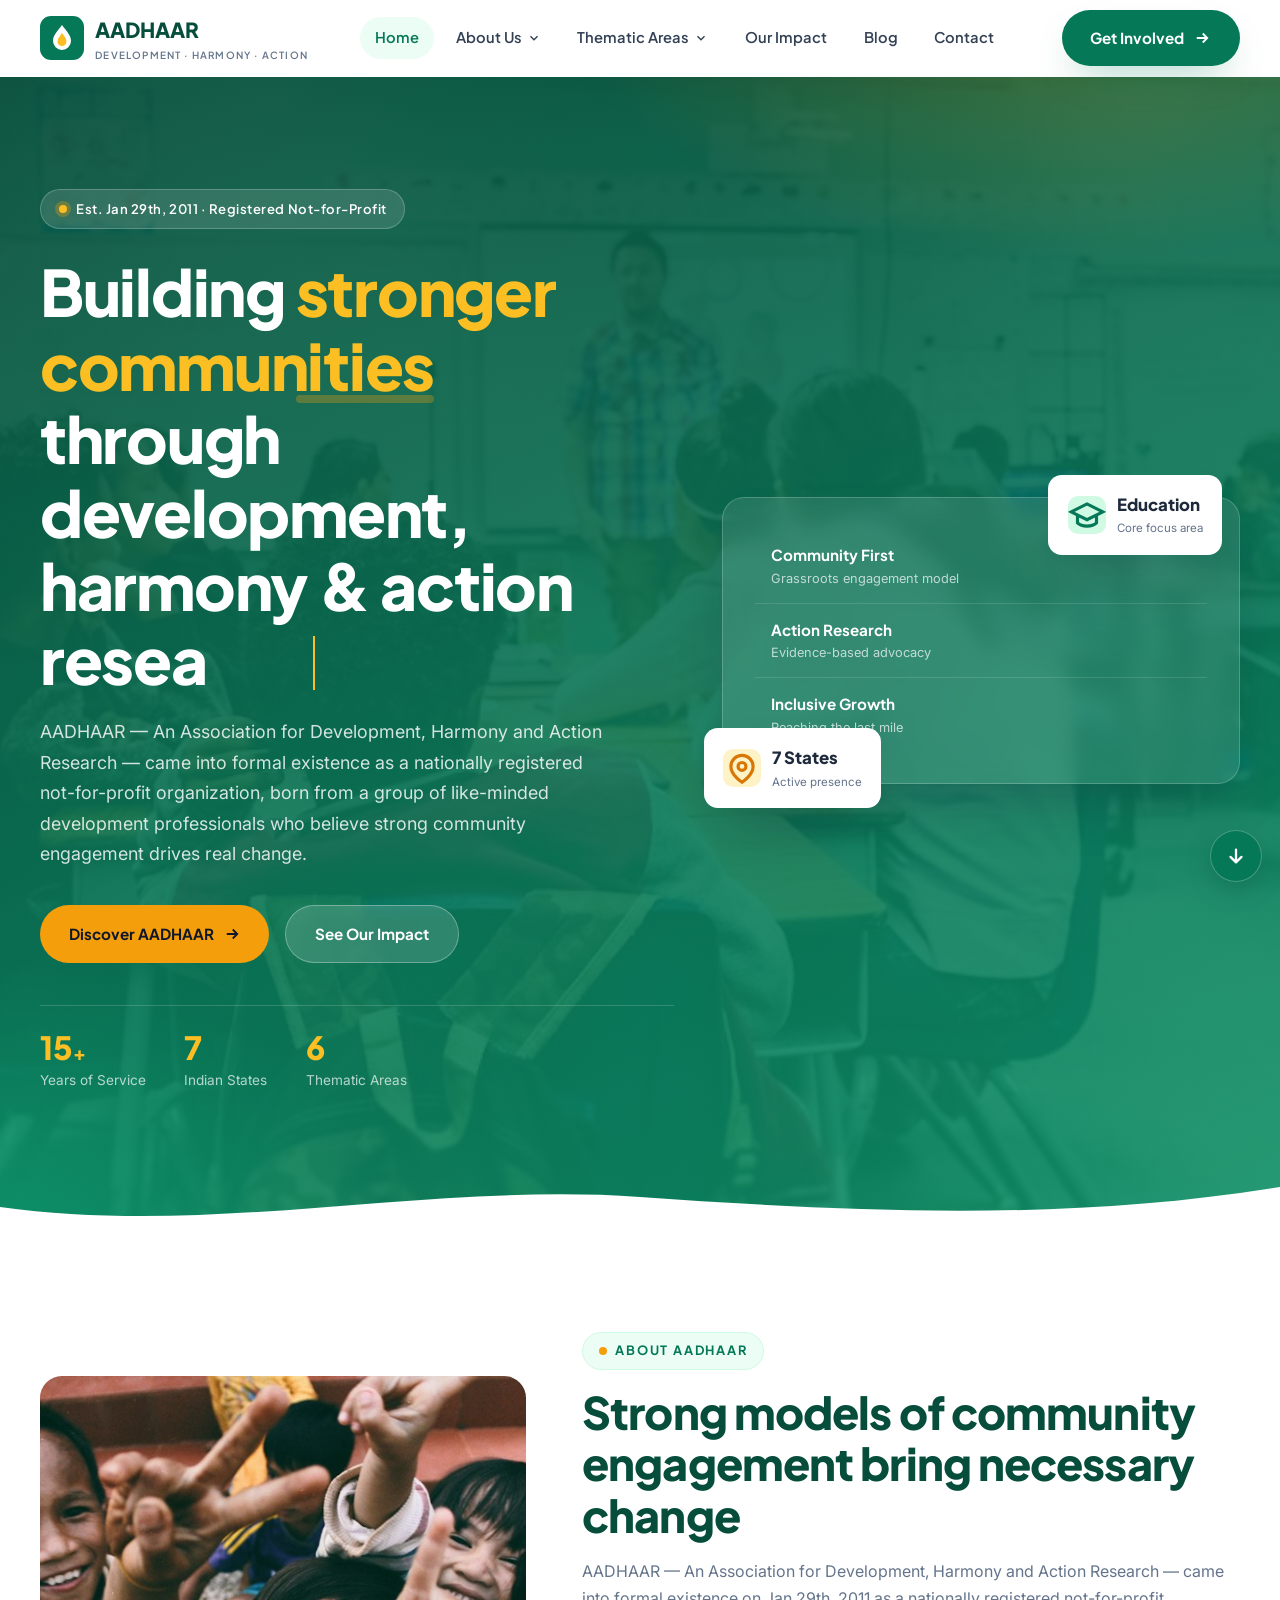
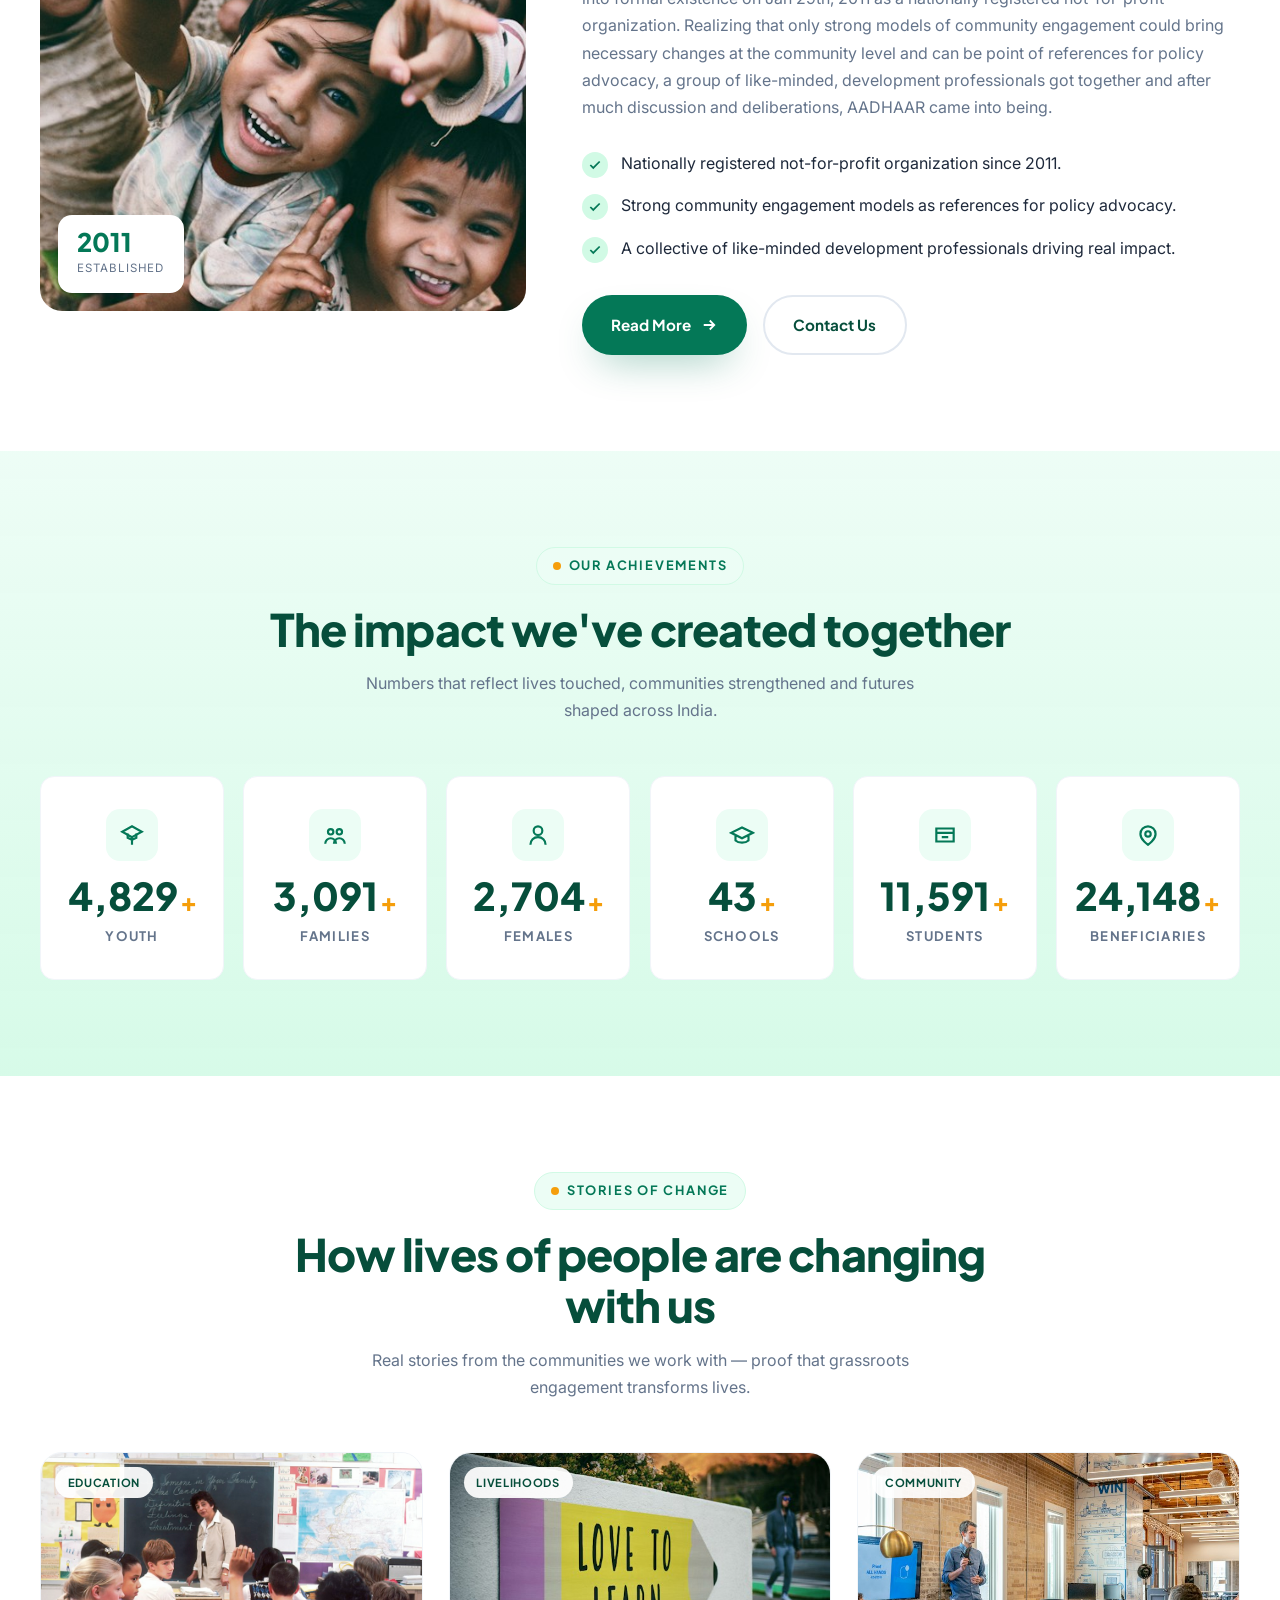
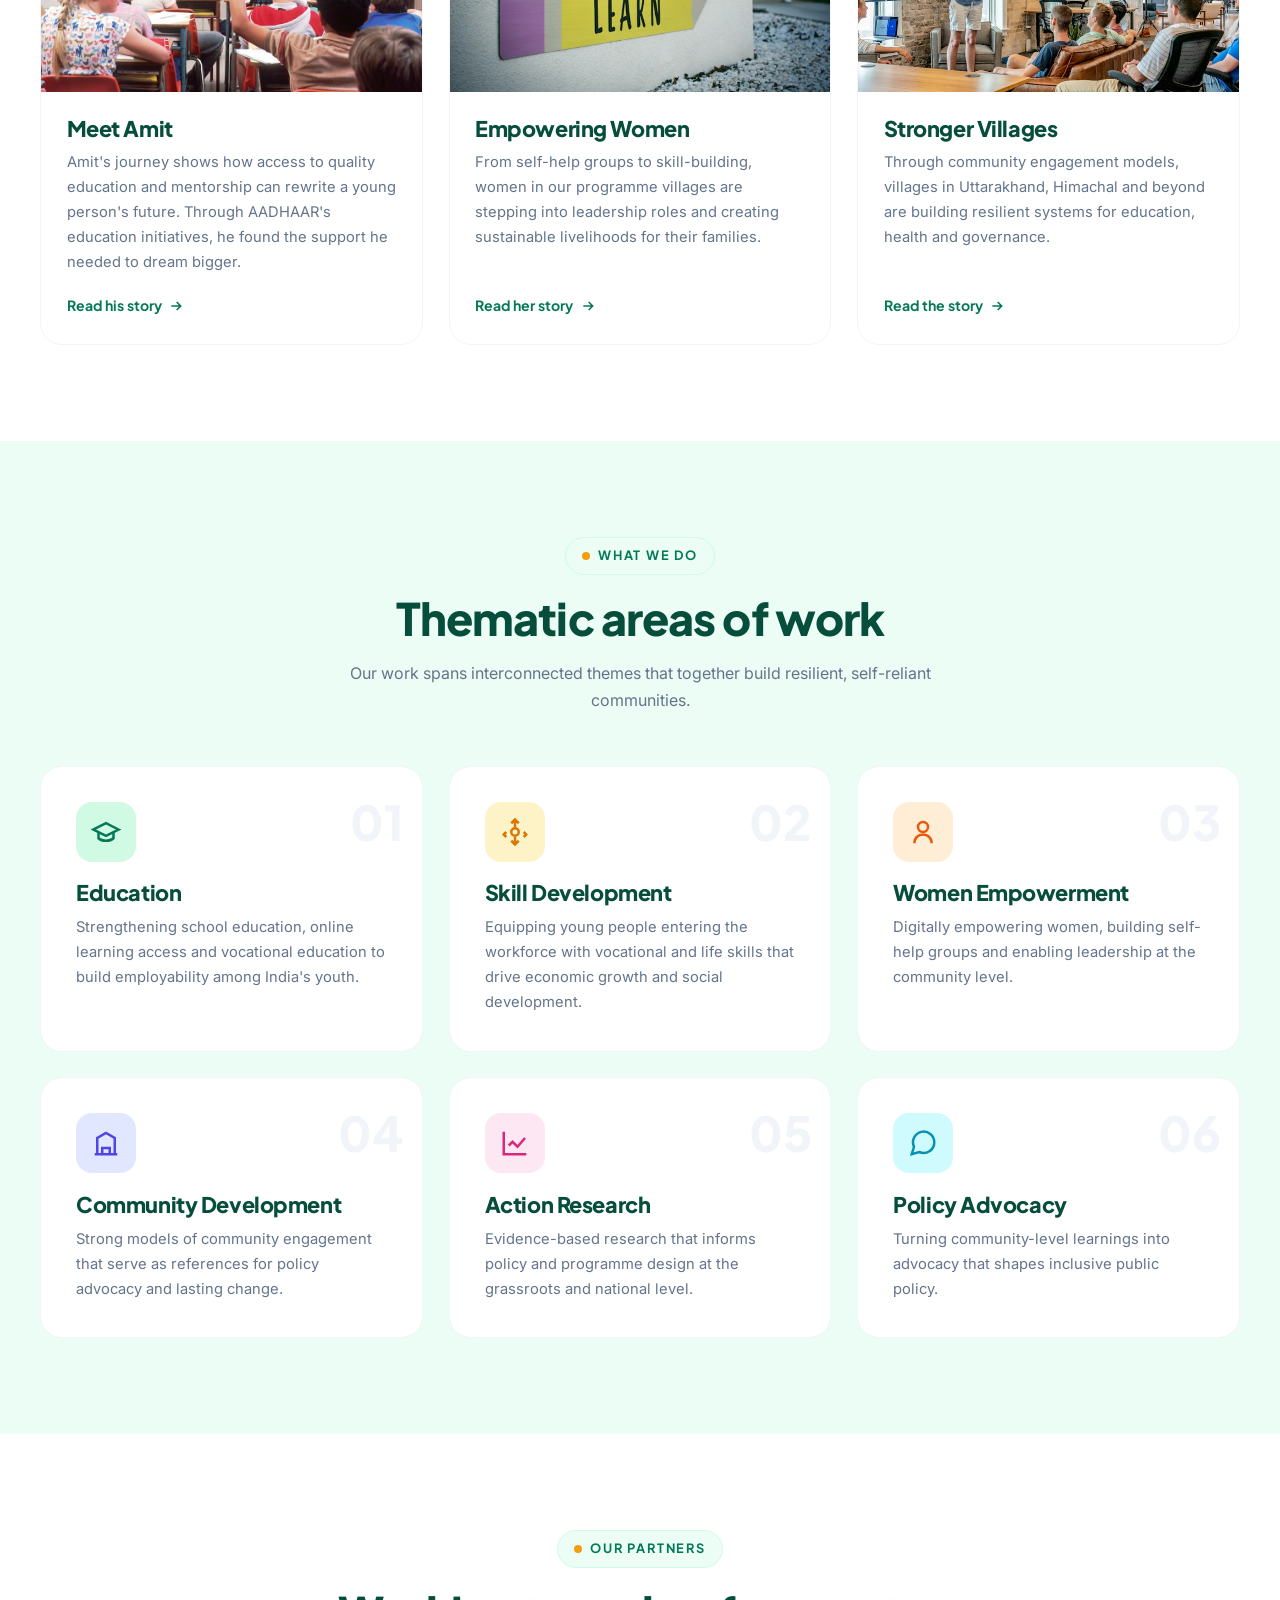
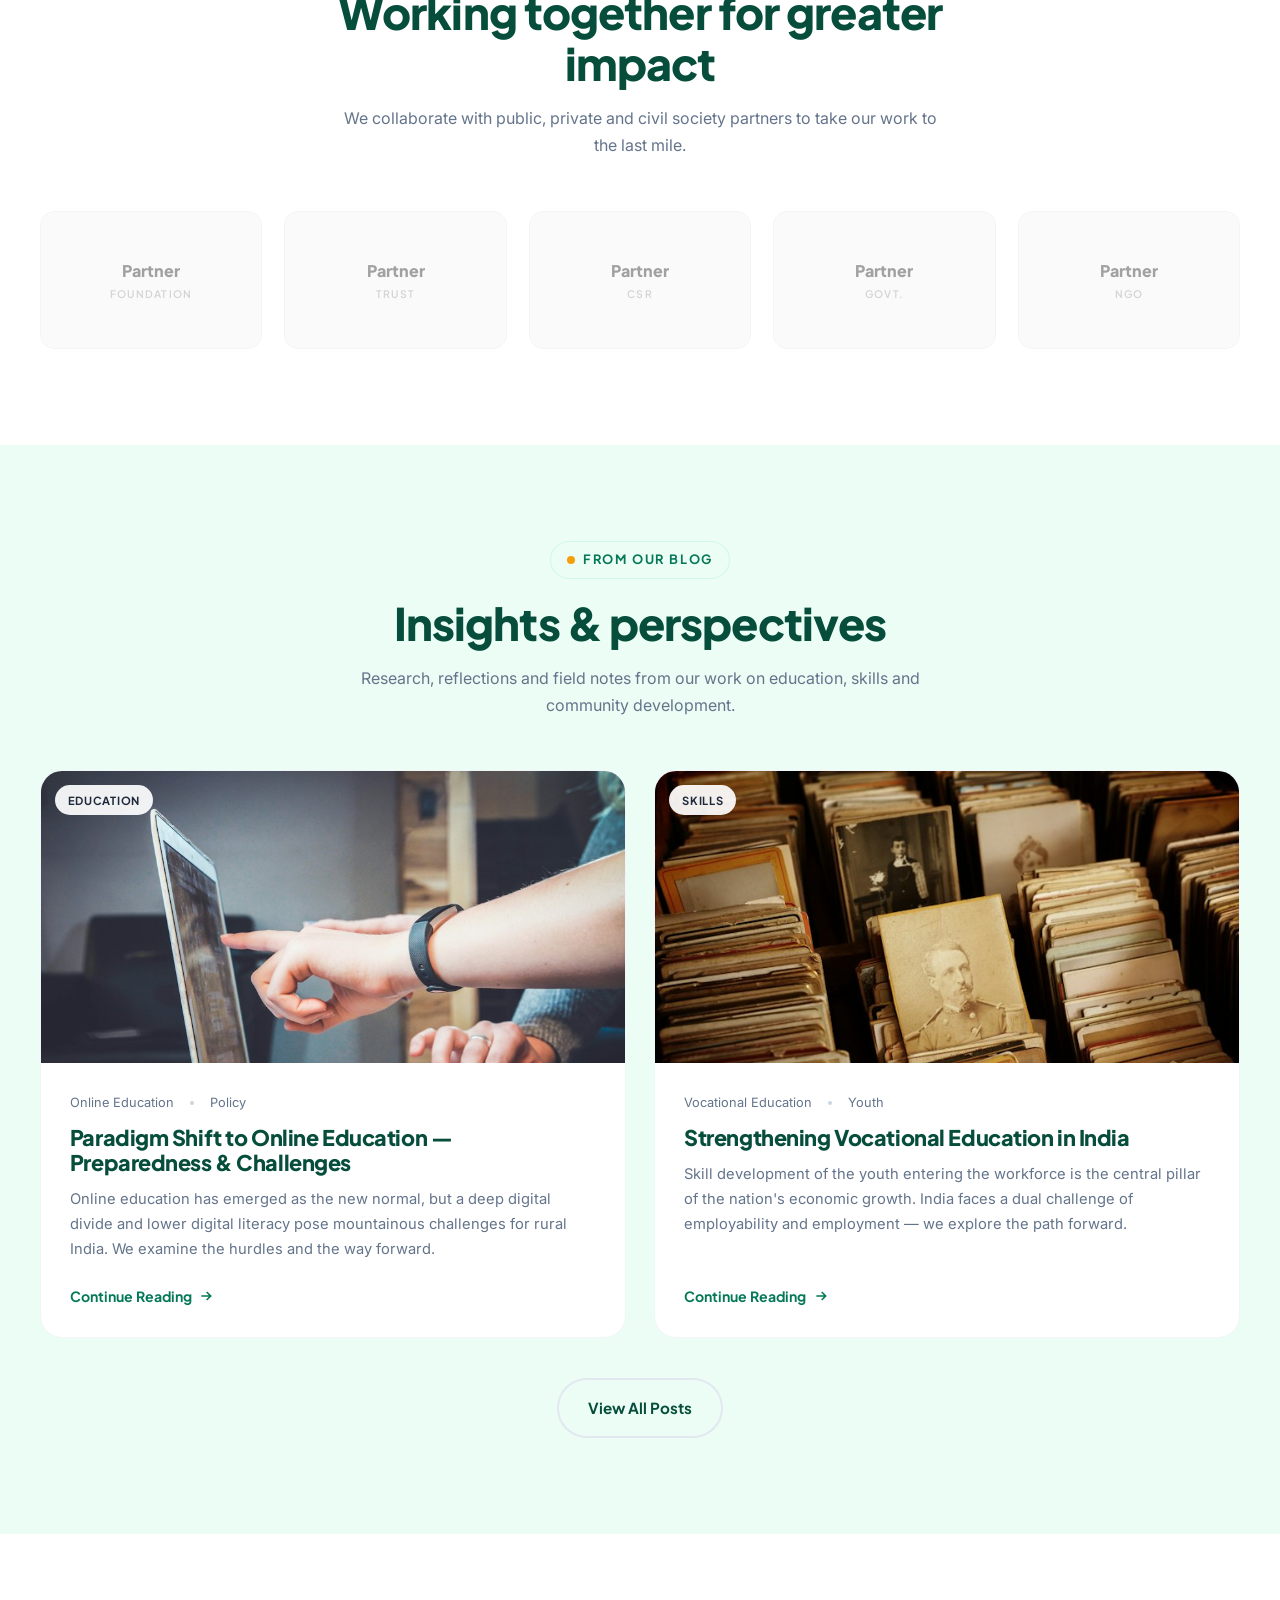
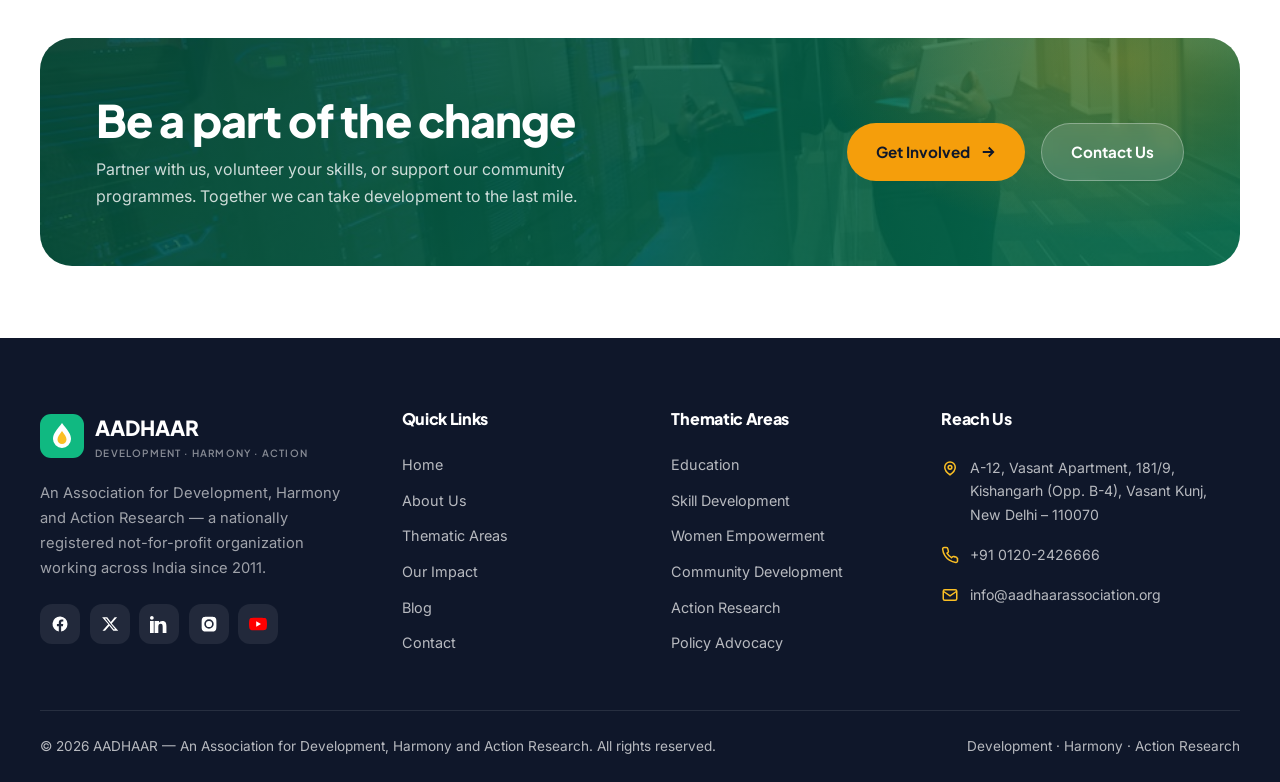
==== index.html @ de7d37f4 "Add files via upload" ====
<!DOCTYPE html>
<html lang="en">

<head>
  <meta charset="UTF-8" />
  <meta name="viewport" content="width=device-width, initial-scale=1.0" />
  <title>AADHAAR — An Association for Development, Harmony &amp; Action Research</title>
  <meta name="description"
    content="AADHAAR is a nationally registered not-for-profit organization established Jan 29th, 2011, working on community engagement, development and policy advocacy across India." />
  <script>
    if (window.performance && typeof performance.getEntriesByType === "function") {
      var navigationEntry = performance.getEntriesByType("navigation")[0];
      if (navigationEntry && navigationEntry.type === "reload") {
        document.documentElement.classList.add("show-welcome-loader");
      }
    }
  </script>
  <link rel="preconnect" href="https://fonts.googleapis.com" />
  <link rel="preconnect" href="https://fonts.gstatic.com" crossorigin />
  <link
    href="https://fonts.googleapis.com/css2?family=Inter:wght@400;500;600&family=Plus+Jakarta+Sans:wght@500;600;700;800&display=swap"
    rel="stylesheet" />
  <link rel="stylesheet" href="css/style.css" />
  <link rel="icon"
    href="data:image/svg+xml,<svg xmlns='http://www.w3.org/2000/svg' viewBox='0 0 100 100'><rect width='100' height='100' rx='22' fill='%23047857'/><text x='50' y='68' font-size='52' font-family='Arial' font-weight='bold' fill='white' text-anchor='middle'>A</text></svg>" />
</head>

<body class="is-loading">

  <div class="page-loader" id="pageLoader" role="status" aria-label="Welcome to AADHAAR">
    <div class="loader-content">
      <p class="loader-title" data-loader-title aria-hidden="true">Welcome to AADHAAR</p>
    </div>
    <noscript>
      <style>
        .page-loader { display: none !important; }
        body.is-loading { overflow: auto !important; }
      </style>
    </noscript>
  </div>

  <!-- ============ HEADER ============ -->
  <header class="site-header">
    <div class="container nav">
      <a href="index.html" class="brand">
        <svg class="logo-mark" viewBox="0 0 44 44" fill="none" aria-hidden="true">
          <rect width="44" height="44" rx="11" fill="#047857" />
          <path d="M22 9c-5 7-9 10-9 16a9 9 0 0 0 18 0c0-6-4-9-9-16z" fill="#fff" />
          <path d="M22 17c-2.5 3.5-4.5 5.5-4.5 8.5a4.5 4.5 0 0 0 9 0c0-3-2-5-4.5-8.5z" fill="#fbbf24" />
        </svg>
        <span>AADHAAR<small>Development · Harmony · Action</small></span>
      </a>
      <nav>
        <ul class="nav-links" id="navLinks">
          <li><a href="index.html" class="active">Home</a></li>
          <li class="has-submenu">
            <a href="about.html">About Us <svg class="chev" viewBox="0 0 24 24" fill="none" stroke="currentColor"
                stroke-width="2.4">
                <path d="M6 9l6 6 6-6" />
              </svg></a>
                        <button type="button" class="nav-submenu-toggle" aria-label="Toggle About Us submenu"
              aria-expanded="false">
              <svg class="chev" viewBox="0 0 24 24" fill="none" stroke="currentColor"
                stroke-width="2.4">
                <path d="M6 9l6 6 6-6" />
              </svg>
            </button>
            <div class="nav-drop">
              <a href="about.html"><span class="nd-ico"><svg viewBox="0 0 24 24" fill="none" stroke="currentColor"
                    stroke-width="2">
                    <path d="M12 2 4 6v6c0 5 3.5 8 8 10 4.5-2 8-5 8-10V6l-8-4z" />
                  </svg></span><span><strong>Our Story</strong><span>How AADHAAR began in 2011</span></span></a>
              <a href="about.html"><span class="nd-ico"><svg viewBox="0 0 24 24" fill="none" stroke="currentColor"
                    stroke-width="2">
                    <path d="M2 12s3-7 10-7 10 7 10 7-3 7-10 7S2 12 2 12z" />
                    <circle cx="12" cy="12" r="3" />
                  </svg></span><span><strong>Vision &amp; Mission</strong><span>What drives our work</span></span></a>
              <a href="about.html"><span class="nd-ico"><svg viewBox="0 0 24 24" fill="none" stroke="currentColor"
                    stroke-width="2">
                    <circle cx="6" cy="6" r="3" />
                    <circle cx="18" cy="18" r="3" />
                    <path d="M6 9v6a3 3 0 0 0 3 3h6" />
                  </svg></span><span><strong>Our Approach</strong><span>Community engagement model</span></span></a>
            </div>
          </li>
          <li class="has-submenu">
            <a href="#thematic">Thematic Areas <svg class="chev" viewBox="0 0 24 24" fill="none" stroke="currentColor"
                stroke-width="2.4">
                <path d="M6 9l6 6 6-6" />
              </svg></a>
                        <button type="button" class="nav-submenu-toggle" aria-label="Toggle Thematic Areas submenu"
              aria-expanded="false">
              <svg class="chev" viewBox="0 0 24 24" fill="none" stroke="currentColor"
                stroke-width="2.4">
                <path d="M6 9l6 6 6-6" />
              </svg>
            </button>
            <div class="nav-drop">
              <a href="#education"><span class="nd-ico"><svg viewBox="0 0 24 24" fill="none" stroke="currentColor"
                    stroke-width="2">
                    <path d="M22 10 12 5 2 10l10 5 10-5zM6 12v5c2 2 4 2 6 2s4 0 6-2v-5" />
                  </svg></span><span><strong>Education</strong><span>School &amp; online learning</span></span></a>
              <a href="#skill-development"><span class="nd-ico"><svg viewBox="0 0 24 24" fill="none" stroke="currentColor"
                    stroke-width="2">
                    <path d="M14.7 6.3a4 4 0 0 0-5.4 5.4l-6 6 2 2 6-6a4 4 0 0 0 5.4-5.4l-2 2-1.4-1.4 2-2z" />
                  </svg></span><span><strong>Skill Development</strong><span>Vocational training</span></span></a>
              <a href="#women-empowerment"><span class="nd-ico"><svg viewBox="0 0 24 24" fill="none" stroke="currentColor"
                    stroke-width="2">
                    <circle cx="12" cy="8" r="4" />
                    <path d="M5 21c0-4 3-7 7-7s7 3 7 7" />
                  </svg></span><span><strong>Women Empowerment</strong><span>SHGs &amp; digital
                    inclusion</span></span></a>
              <a href="#community-development"><span class="nd-ico"><svg viewBox="0 0 24 24" fill="none" stroke="currentColor"
                    stroke-width="2">
                    <path d="M3 21h18M5 21V8l7-4 7 4v13" />
                  </svg></span><span><strong>Community Development</strong><span>Grassroots engagement</span></span></a>
              <a href="#action-research"><span class="nd-ico"><svg viewBox="0 0 24 24" fill="none" stroke="currentColor"
                    stroke-width="2">
                    <path d="M3 3v18h18M7 14l3-3 4 4 6-7" />
                  </svg></span><span><strong>Action Research</strong><span>Evidence-based advocacy</span></span></a>
              <a href="#policy-advocacy"><span class="nd-ico"><svg viewBox="0 0 24 24" fill="none" stroke="currentColor"
                    stroke-width="2">
                    <path d="M21 11.5a8.5 8.5 0 0 1-12 7.7L3 21l1.8-6A8.5 8.5 0 1 1 21 11.5z" />
                  </svg></span><strong>Policy Advocacy</strong></a>
            </div>
          </li>
          <li><a href="#impact">Our Impact</a></li>
          <li><a href="blog.html">Blog</a></li>
          <li><a href="contact.html">Contact</a></li>
        </ul>
      </nav>
      <div class="nav-cta">
        <a href="contact.html" class="btn btn-primary">Get Involved
          <svg viewBox="0 0 24 24" fill="none" stroke="currentColor" stroke-width="2.4">
            <path d="M5 12h14M13 6l6 6-6 6" />
          </svg>
        </a>
        <button class="nav-toggle" aria-label="Toggle menu" aria-controls="navLinks"><span></span></button>
      </div>
    </div>
  </header>

  <!-- ============ HERO ============ -->
  <section class="hero"
    style="background:linear-gradient(160deg,rgba(6,78,59,.92),rgba(4,120,87,.86) 55%,rgba(5,150,105,.82)),url('assets/images/students.jpg') center/cover;">
    <div class="container hero-grid">
      <div class="hero-copy">
        <span class="hero-badge reveal"><span class="dot"></span> Est. Jan 29th, 2011 · Registered Not-for-Profit</span>
        <h1 class="reveal d1" data-typewriter
          aria-label="Building stronger communities through development, harmony &amp; action research">Building <span
            class="hl">stronger communities</span> through development, harmony &amp; action research
        </h1>
        <p class="hero-lead reveal d2">AADHAAR — An Association for Development, Harmony and Action Research — came into
          formal
          existence as a nationally registered not-for-profit organization, born from a group of like-minded development
          professionals who believe strong community engagement drives real change.</p>
        <div class="hero-actions reveal d3">
          <a href="#about" class="btn btn-accent">Discover AADHAAR
            <svg viewBox="0 0 24 24" fill="none" stroke="currentColor" stroke-width="2.4">
              <path d="M5 12h14M13 6l6 6-6 6" />
            </svg>
          </a>
          <a href="#impact" class="btn btn-light">See Our Impact</a>
        </div>
        <div class="hero-stats reveal d4">
          <div>
            <div class="hs-num">15<span style="font-size:1.2rem">+</span></div>
            <div class="hs-lbl">Years of Service</div>
          </div>
          <div>
            <div class="hs-num">7</div>
            <div class="hs-lbl">Indian States</div>
          </div>
          <div>
            <div class="hs-num">6</div>
            <div class="hs-lbl">Thematic Areas</div>
          </div>
        </div>
      </div>
      <div class="hero-visual reveal d2">
        <div class="hero-card">
          <div class="hc-row">
            <div class="hc-ico"><svg viewBox="0 0 24 24" fill="none" stroke="currentColor" stroke-width="2">
                <path d="M12 2 4 6v6c0 5 3.5 8 8 10 4.5-2 8-5 8-10V6l-8-4z" />
              </svg></div>
            <div>
              <div class="hc-title">Community First</div>
              <div class="hc-sub">Grassroots engagement model</div>
            </div>
          </div>
          <div class="hc-row">
            <div class="hc-ico"><svg viewBox="0 0 24 24" fill="none" stroke="currentColor" stroke-width="2">
                <path d="M3 3v18h18M7 14l3-3 4 4 6-7" />
              </svg></div>
            <div>
              <div class="hc-title">Action Research</div>
              <div class="hc-sub">Evidence-based advocacy</div>
            </div>
          </div>
          <div class="hc-row">
            <div class="hc-ico"><svg viewBox="0 0 24 24" fill="none" stroke="currentColor" stroke-width="2">
                <circle cx="9" cy="8" r="3" />
                <path d="M3 20c0-3.5 3-6 6-6s6 2.5 6 6M16 11a3 3 0 0 0 0-6M21 20c0-2.5-1.8-4.5-4-5" />
              </svg></div>
            <div>
              <div class="hc-title">Inclusive Growth</div>
              <div class="hc-sub">Reaching the last mile</div>
            </div>
          </div>
        </div>
        <div class="float-badge fb-1">
          <div class="fb-ico"><svg viewBox="0 0 24 24" fill="none" stroke="currentColor" stroke-width="2">
              <path d="M22 10 12 5 2 10l10 5 10-5zM6 12v5c2 2 4 2 6 2s4 0 6-2v-5" />
            </svg></div>
          <div>
            <div class="fb-t">Education</div>
            <div class="fb-s">Core focus area</div>
          </div>
        </div>
        <div class="float-badge fb-2">
          <div class="fb-ico"><svg viewBox="0 0 24 24" fill="none" stroke="currentColor" stroke-width="2">
              <path d="M12 21s-7-4.5-7-10a7 7 0 0 1 14 0c0 5.5-7 10-7 10z" />
              <circle cx="12" cy="11" r="2.5" />
            </svg></div>
          <div>
            <div class="fb-t">7 States</div>
            <div class="fb-s">Active presence</div>
          </div>
        </div>
      </div>
    </div>
    <div class="wave">
      <svg viewBox="0 0 1440 70" preserveAspectRatio="none">
        <path fill="#ffffff" d="M0 40c240 30 480-25 720-10S1200 55 1440 20v50H0z" />
      </svg>
    </div>
  </section>

  <!-- ============ ABOUT ============ -->
  <section class="section about" id="about">
    <div class="container about-grid">
      <div class="about-media reveal">
        <img src="assets/images/about-children.jpg" alt="Children learning together" class="about-img"
          style="aspect-ratio:4/4.4;" loading="lazy" />
        <div class="est-badge">
          <div class="yr">2011</div>
          <div class="lb">Established</div>
        </div>
      </div>
      <div class="about-text reveal d1">
        <span class="eyebrow">About AADHAAR</span>
        <h2 class="section-title">Strong models of community engagement bring necessary change</h2>
        <p>AADHAAR — An Association for Development, Harmony and Action Research — came into formal existence on Jan
          29th, 2011 as a nationally registered not-for-profit organization. Realizing that only strong models of
          community engagement could bring necessary changes at the community level and can be point of references for
          policy advocacy, a group of like-minded, development professionals got together and after much discussion and
          deliberations, AADHAAR came into being.</p>
        <ul class="check-list">
          <li><span class="ck"><svg viewBox="0 0 24 24" fill="none" stroke="currentColor" stroke-width="3">
                <path d="M20 6 9 17l-5-5" />
              </svg></span><span>Nationally registered not-for-profit organization since 2011.</span></li>
          <li><span class="ck"><svg viewBox="0 0 24 24" fill="none" stroke="currentColor" stroke-width="3">
                <path d="M20 6 9 17l-5-5" />
              </svg></span><span>Strong community engagement models as references for policy advocacy.</span></li>
          <li><span class="ck"><svg viewBox="0 0 24 24" fill="none" stroke="currentColor" stroke-width="3">
                <path d="M20 6 9 17l-5-5" />
              </svg></span><span>A collective of like-minded development professionals driving real impact.</span></li>
        </ul>
        <div style="display:flex; gap:1rem; flex-wrap:wrap;">
          <a href="about.html" class="btn btn-primary">Read More
            <svg viewBox="0 0 24 24" fill="none" stroke="currentColor" stroke-width="2.4">
              <path d="M5 12h14M13 6l6 6-6 6" />
            </svg>
          </a>
          <a href="contact.html" class="btn btn-ghost">Contact Us</a>
        </div>
      </div>
    </div>
  </section>

  <!-- ============ ACHIEVEMENTS ============ -->
  <section class="section achievements"
    style="background:linear-gradient(rgba(236,253,245,.92),rgba(209,250,229,.88)),url('assets/images/online.jpg') center/cover fixed;">
    <div class="container">
      <div class="section-head center reveal">
        <span class="eyebrow">Our Achievements</span>
        <h2 class="section-title" style="margin-inline:auto;">The impact we've created together</h2>
        <p class="section-lead" style="margin-inline:auto;">Numbers that reflect lives touched, communities strengthened
          and futures shaped across India.</p>
      </div>
      <div class="counters">
        <div class="counter-card reveal" data-target="5000" data-suffix="+">
          <div class="c-ico"><svg viewBox="0 0 24 24" fill="none" stroke="currentColor" stroke-width="2">
              <path d="M12 14l9-5-9-5-9 5 9 5z" />
              <path d="M12 14v7M8 10.5v4l4 2 4-2v-4" />
            </svg></div>
          <div class="counter-num">0<span class="suffix">+</span></div>
          <div class="counter-lbl">Youth</div>
        </div>
        <div class="counter-card reveal d1" data-target="3200" data-suffix="+">
          <div class="c-ico"><svg viewBox="0 0 24 24" fill="none" stroke="currentColor" stroke-width="2">
              <circle cx="8" cy="9" r="2.5" />
              <circle cx="16" cy="9" r="2.5" />
              <path d="M3 20c0-3 2.5-5 5-5s5 2 5 5M11 20c0-3 2.5-5 5-5s5 2 5 5" />
            </svg></div>
          <div class="counter-num">0<span class="suffix">+</span></div>
          <div class="counter-lbl">Families</div>
        </div>
        <div class="counter-card reveal d2" data-target="2800" data-suffix="+">
          <div class="c-ico"><svg viewBox="0 0 24 24" fill="none" stroke="currentColor" stroke-width="2">
              <circle cx="12" cy="8" r="4" />
              <path d="M5 21c0-4 3-7 7-7s7 3 7 7" />
            </svg></div>
          <div class="counter-num">0<span class="suffix">+</span></div>
          <div class="counter-lbl">Females</div>
        </div>
        <div class="counter-card reveal d3" data-target="45" data-suffix="+">
          <div class="c-ico"><svg viewBox="0 0 24 24" fill="none" stroke="currentColor" stroke-width="2">
              <path d="M22 10 12 5 2 10l10 5 10-5zM6 12v5c2 2 4 2 6 2s4 0 6-2v-5" />
            </svg></div>
          <div class="counter-num">0<span class="suffix">+</span></div>
          <div class="counter-lbl">Schools</div>
        </div>
        <div class="counter-card reveal d4" data-target="12000" data-suffix="+">
          <div class="c-ico"><svg viewBox="0 0 24 24" fill="none" stroke="currentColor" stroke-width="2">
              <path d="M4 6h16v12H4z" />
              <path d="M4 10h16M9 14h6" />
            </svg></div>
          <div class="counter-num">0<span class="suffix">+</span></div>
          <div class="counter-lbl">Students</div>
        </div>
        <div class="counter-card reveal d5" data-target="25000" data-suffix="+">
          <div class="c-ico"><svg viewBox="0 0 24 24" fill="none" stroke="currentColor" stroke-width="2">
              <path d="M12 21s-7-4.5-7-10a7 7 0 0 1 14 0c0 5.5-7 10-7 10z" />
              <circle cx="12" cy="11" r="2.5" />
            </svg></div>
          <div class="counter-num">0<span class="suffix">+</span></div>
          <div class="counter-lbl">Beneficiaries</div>
        </div>
      </div>
    </div>
  </section>

  <!-- ============ IMPACT STORIES ============ -->
  <section class="section impact" id="impact">
    <div class="container">
      <div class="section-head center reveal">
        <span class="eyebrow">Stories of Change</span>
        <h2 class="section-title" style="margin-inline:auto;">How lives of people are changing with us</h2>
        <p class="section-lead" style="margin-inline:auto;">Real stories from the communities we work with — proof that
          grassroots engagement transforms lives.</p>
      </div>
      <div class="impact-grid">
        <article class="story-card story-1 reveal">
          <div class="story-media"><img src="assets/images/teacher.jpg" alt="Education story" loading="lazy" /><span
              class="story-tag">Education</span></div>
          <div class="story-body">
            <h3>Meet Amit</h3>
            <p>Amit's journey shows how access to quality education and mentorship can rewrite a young person's future.
              Through AADHAAR's education initiatives, he found the support he needed to dream bigger.</p>
            <a href="#" class="story-link">Read his story <svg viewBox="0 0 24 24" fill="none" stroke="currentColor"
                stroke-width="2.4">
                <path d="M5 12h14M13 6l6 6-6 6" />
              </svg></a>
          </div>
        </article>
        <article class="story-card story-2 reveal d1">
          <div class="story-media"><img src="assets/images/impact-women.jpg" alt="Women empowerment story"
              loading="lazy" /><span class="story-tag">Livelihoods</span></div>
          <div class="story-body">
            <h3>Empowering Women</h3>
            <p>From self-help groups to skill-building, women in our programme villages are stepping into leadership
              roles and creating sustainable livelihoods for their families.</p>
            <a href="#" class="story-link">Read her story <svg viewBox="0 0 24 24" fill="none" stroke="currentColor"
                stroke-width="2.4">
                <path d="M5 12h14M13 6l6 6-6 6" />
              </svg></a>
          </div>
        </article>
        <article class="story-card story-3 reveal d2">
          <div class="story-media"><img src="assets/images/office-team.jpg" alt="Community development story"
              loading="lazy" /><span class="story-tag">Community</span></div>
          <div class="story-body">
            <h3>Stronger Villages</h3>
            <p>Through community engagement models, villages in Uttarakhand, Himachal and beyond are building resilient
              systems for education, health and governance.</p>
            <a href="#" class="story-link">Read the story <svg viewBox="0 0 24 24" fill="none" stroke="currentColor"
                stroke-width="2.4">
                <path d="M5 12h14M13 6l6 6-6 6" />
              </svg></a>
          </div>
        </article>
      </div>
    </div>
  </section>

  <!-- ============ THEMATIC AREAS ============ -->
  <section class="section thematic" id="thematic">
    <div class="container">
      <div class="section-head center reveal">
        <span class="eyebrow">What We Do</span>
        <h2 class="section-title" style="margin-inline:auto;">Thematic areas of work</h2>
        <p class="section-lead" style="margin-inline:auto;">Our work spans interconnected themes that together build
          resilient, self-reliant communities.</p>
      </div>
      <div class="theme-grid">
        <div class="theme-card reveal" id="education">
          <span class="tc-num">01</span>
          <div class="tc-ico c1"><svg viewBox="0 0 24 24" fill="none" stroke="currentColor" stroke-width="2">
              <path d="M22 10 12 5 2 10l10 5 10-5zM6 12v5c2 2 4 2 6 2s4 0 6-2v-5" />
            </svg></div>
          <h3>Education</h3>
          <p>Strengthening school education, online learning access and vocational education to build employability
            among India's youth.</p>
        </div>
        <div class="theme-card reveal d1" id="skill-development">
          <span class="tc-num">02</span>
          <div class="tc-ico c2"><svg viewBox="0 0 24 24" fill="none" stroke="currentColor" stroke-width="2">
              <path d="M12 2v6M9 5l3-3 3 3M5 12l-2 2 2 2M19 12l2 2-2 2M12 22v-6M9 19l3 3 3-3" />
              <circle cx="12" cy="12" r="3" />
            </svg></div>
          <h3>Skill Development</h3>
          <p>Equipping young people entering the workforce with vocational and life skills that drive economic growth
            and social development.</p>
        </div>
        <div class="theme-card reveal d2" id="women-empowerment">
          <span class="tc-num">03</span>
          <div class="tc-ico c3"><svg viewBox="0 0 24 24" fill="none" stroke="currentColor" stroke-width="2">
              <circle cx="12" cy="8" r="4" />
              <path d="M5 21c0-4 3-7 7-7s7 3 7 7" />
            </svg></div>
          <h3>Women Empowerment</h3>
          <p>Digitally empowering women, building self-help groups and enabling leadership at the community level.</p>
        </div>
        <div class="theme-card reveal d3" id="community-development">
          <span class="tc-num">04</span>
          <div class="tc-ico c4"><svg viewBox="0 0 24 24" fill="none" stroke="currentColor" stroke-width="2">
              <path d="M3 21h18M5 21V8l7-4 7 4v13M9 21v-5h6v5" />
            </svg></div>
          <h3>Community Development</h3>
          <p>Strong models of community engagement that serve as references for policy advocacy and lasting change.</p>
        </div>
        <div class="theme-card reveal d4" id="action-research">
          <span class="tc-num">05</span>
          <div class="tc-ico c5"><svg viewBox="0 0 24 24" fill="none" stroke="currentColor" stroke-width="2">
              <path d="M3 3v18h18M7 14l3-3 4 4 6-7" />
            </svg></div>
          <h3>Action Research</h3>
          <p>Evidence-based research that informs policy and programme design at the grassroots and national level.</p>
        </div>
        <div class="theme-card reveal d5" id="policy-advocacy">
          <span class="tc-num">06</span>
          <div class="tc-ico c6"><svg viewBox="0 0 24 24" fill="none" stroke="currentColor" stroke-width="2">
              <path d="M21 11.5a8.5 8.5 0 0 1-12 7.7L3 21l1.8-6A8.5 8.5 0 1 1 21 11.5z" />
              <path d="M8 11h.01M12 11h.01M16 11h.01" />
            </svg></div>
          <h3>Policy Advocacy</h3>
          <p>Turning community-level learnings into advocacy that shapes inclusive public policy.</p>
        </div>
      </div>
    </div>
  </section>

  <!-- ============ PARTNERS ============ -->
  <section class="section partners">
    <div class="container">
      <div class="section-head center reveal">
        <span class="eyebrow">Our Partners</span>
        <h2 class="section-title" style="margin-inline:auto;">Working together for greater impact</h2>
        <p class="section-lead" style="margin-inline:auto;">We collaborate with public, private and civil society
          partners to take our work to the last mile.</p>
      </div>
      <div class="partner-grid">
        <div class="partner-card reveal">
          <div class="pl">Partner<small>Foundation</small></div>
        </div>
        <div class="partner-card reveal d1">
          <div class="pl">Partner<small>Trust</small></div>
        </div>
        <div class="partner-card reveal d2">
          <div class="pl">Partner<small>CSR</small></div>
        </div>
        <div class="partner-card reveal d3">
          <div class="pl">Partner<small>Govt.</small></div>
        </div>
        <div class="partner-card reveal d4">
          <div class="pl">Partner<small>NGO</small></div>
        </div>
      </div>
    </div>
  </section>

  <!-- ============ BLOG PREVIEW ============ -->
  <section class="section blog-sec">
    <div class="container">
      <div class="section-head center reveal">
        <span class="eyebrow">From Our Blog</span>
        <h2 class="section-title" style="margin-inline:auto;">Insights &amp; perspectives</h2>
        <p class="section-lead" style="margin-inline:auto;">Research, reflections and field notes from our work on
          education, skills and community development.</p>
      </div>
      <div class="blog-grid">
        <article class="blog-card reveal">
          <div class="blog-media"><img src="assets/images/computer.jpg" alt="Online education" loading="lazy" /><span
              class="blog-cat">Education</span></div>
          <div class="blog-body">
            <div class="blog-meta"><span>Online Education</span><span class="dot"></span><span>Policy</span></div>
            <h3>Paradigm Shift to Online Education — Preparedness &amp; Challenges</h3>
            <p>Online education has emerged as the new normal, but a deep digital divide and lower digital literacy pose
              mountainous challenges for rural India. We examine the hurdles and the way forward.</p>
            <a href="blog-post.html" class="read-link">Continue Reading <svg viewBox="0 0 24 24" fill="none"
                stroke="currentColor" stroke-width="2.4">
                <path d="M5 12h14M13 6l6 6-6 6" />
              </svg></a>
          </div>
        </article>
        <article class="blog-card reveal d1">
          <div class="blog-media"><img src="assets/images/blog-vocational.jpg" alt="Vocational education"
              loading="lazy" /><span class="blog-cat">Skills</span></div>
          <div class="blog-body">
            <div class="blog-meta"><span>Vocational Education</span><span class="dot"></span><span>Youth</span></div>
            <h3>Strengthening Vocational Education in India</h3>
            <p>Skill development of the youth entering the workforce is the central pillar of the nation's economic
              growth. India faces a dual challenge of employability and employment — we explore the path forward.</p>
            <a href="blog-post.html" class="read-link">Continue Reading <svg viewBox="0 0 24 24" fill="none"
                stroke="currentColor" stroke-width="2.4">
                <path d="M5 12h14M13 6l6 6-6 6" />
              </svg></a>
          </div>
        </article>
      </div>
      <div style="text-align:center; margin-top:2.5rem;" class="reveal">
        <a href="blog.html" class="btn btn-ghost">View All Posts</a>
      </div>
    </div>
  </section>

  <!-- ============ CTA BANNER ============ -->
  <section class="section-tight">
    <div class="container">
      <div class="cta-banner reveal"
        style="background:linear-gradient(135deg,rgba(6,78,59,.88),rgba(4,120,87,.82)),url('assets/images/online.jpg') center/cover;">
        <div class="cta-inner">
          <div>
            <h2>Be a part of the change</h2>
            <p>Partner with us, volunteer your skills, or support our community programmes. Together we can take
              development to the last mile.</p>
          </div>
          <div style="display:flex; gap:1rem; flex-wrap:wrap;">
            <a href="contact.html" class="btn btn-accent">Get Involved
              <svg viewBox="0 0 24 24" fill="none" stroke="currentColor" stroke-width="2.4">
                <path d="M5 12h14M13 6l6 6-6 6" />
              </svg>
            </a>
            <a href="contact.html" class="btn btn-light">Contact Us</a>
          </div>
        </div>
      </div>
    </div>
  </section>

  <!-- ============ FOOTER ============ -->
  <footer class="site-footer">
    <div class="container">
      <div class="footer-grid">
        <div class="footer-brand">
          <a href="index.html" class="brand">
            <svg class="logo-mark" viewBox="0 0 44 44" fill="none" aria-hidden="true">
              <rect width="44" height="44" rx="11" fill="#10b981" />
              <path d="M22 9c-5 7-9 10-9 16a9 9 0 0 0 18 0c0-6-4-9-9-16z" fill="#fff" />
              <path d="M22 17c-2.5 3.5-4.5 5.5-4.5 8.5a4.5 4.5 0 0 0 9 0c0-3-2-5-4.5-8.5z" fill="#fbbf24" />
            </svg>
            <span style="color:#fff;">AADHAAR<small style="color:rgba(255,255,255,.5);">Development · Harmony ·
                Action</small></span>
          </a>
          <p>An Association for Development, Harmony and Action Research — a nationally registered not-for-profit
            organization working across India since 2011.</p>
          <div class="social-row">
            <a href="#" aria-label="Facebook"><svg viewBox="0 0 24 24" fill="currentColor">
                <path
                  d="M22 12a10 10 0 1 0-11.6 9.9v-7H7.9V12h2.5V9.8c0-2.5 1.5-3.9 3.8-3.9 1.1 0 2.2.2 2.2.2v2.5h-1.3c-1.2 0-1.6.8-1.6 1.6V12h2.8l-.4 2.9h-2.4v7A10 10 0 0 0 22 12z" />
              </svg></a>
            <a href="#" aria-label="Twitter"><svg viewBox="0 0 24 24" fill="currentColor">
                <path
                  d="M18.2 3h3.3l-7.2 8.3L23 21h-6.6l-5.2-6.8L5.4 21H2l7.7-8.8L1.5 3h6.8l4.7 6.2L18.2 3zm-1.2 16h1.8L7.1 4.8H5.2L17 19z" />
              </svg></a>
            <a href="#" aria-label="LinkedIn"><svg viewBox="0 0 24 24" fill="currentColor">
                <path
                  d="M4.98 3.5A2.5 2.5 0 1 1 0 3.5a2.5 2.5 0 0 1 4.98 0zM0 8h5v16H0zM7.5 8H12v2.2h.1c.6-1.1 2.1-2.2 4.3-2.2 4.6 0 5.5 3 5.5 7v9h-5v-8c0-1.9 0-4.4-2.7-4.4s-3.1 2.1-3.1 4.3V24h-5V8z" />
              </svg></a>
            <a href="#" aria-label="Instagram"><svg viewBox="0 0 24 24" fill="currentColor">
                <path
                  d="M12 2.2c3.2 0 3.6 0 4.9.1 1.2.1 1.8.3 2.2.4.6.2 1 .5 1.4.9.4.4.7.8.9 1.4.1.4.3 1 .4 2.2.1 1.3.1 1.7.1 4.9s0 3.6-.1 4.9c-.1 1.2-.3 1.8-.4 2.2-.2.6-.5 1-.9 1.4-.4.4-.8.7-1.4.9-.4.1-1 .3-2.2.4-1.3.1-1.7.1-4.9.1s-3.6 0-4.9-.1c-1.2-.1-1.8-.3-2.2-.4a3.8 3.8 0 0 1-1.4-.9 3.8 3.8 0 0 1-.9-1.4c-.1-.4-.3-1-.4-2.2C2.2 15.6 2.2 15.2 2.2 12s0-3.6.1-4.9c.1-1.2.3-1.8.4-2.2.2-.6.5-1 .9-1.4.4-.4.8-.7 1.4-.9.4-.1 1-.3 2.2-.4C8.4 2.2 8.8 2.2 12 2.2zm0 3.5A6.3 6.3 0 1 0 18.3 12 6.3 6.3 0 0 0 12 5.7zm0 10.4A4.1 4.1 0 1 1 16.1 12 4.1 4.1 0 0 1 12 16.1zm6.5-10.6a1.5 1.5 0 1 1-1.5-1.5 1.5 1.5 0 0 1 1.5 1.5z" />
              </svg></a>
            <a href="https://www.youtube.com/channel/UCPjiCZ3CY6DdpiMOKzShy3g" aria-label="YouTube"><svg
                viewBox="0 0 24 24" aria-hidden="true">
                <path fill="#ff0000"
                  d="M23.5 6.2a3 3 0 0 0-2.1-2.1C19.5 3.6 12 3.6 12 3.6s-7.5 0-9.4.5A3 3 0 0 0 .5 6.2 31.2 31.2 0 0 0 0 12a31.2 31.2 0 0 0 .5 5.8 3 3 0 0 0 2.1 2.1c1.9.5 9.4.5 9.4.5s7.5 0 9.4-.5a3 3 0 0 0 2.1-2.1A31.2 31.2 0 0 0 24 12a31.2 31.2 0 0 0-.5-5.8z" />
                <path fill="#fff" d="m9.6 15.6 6.4-3.6-6.4-3.6z" />
              </svg></a>
          </div>
        </div>
        <div class="footer-col">
          <h4>Quick Links</h4>
          <a href="index.html">Home</a>
          <a href="about.html">About Us</a>
          <a href="#thematic">Thematic Areas</a>
          <a href="#impact">Our Impact</a>
          <a href="blog.html">Blog</a>
          <a href="contact.html">Contact</a>
        </div>
        <div class="footer-col">
          <h4>Thematic Areas</h4>
          <a href="#thematic">Education</a>
          <a href="#thematic">Skill Development</a>
          <a href="#thematic">Women Empowerment</a>
          <a href="#thematic">Community Development</a>
          <a href="#thematic">Action Research</a>
          <a href="#thematic">Policy Advocacy</a>
        </div>
        <div class="footer-col">
          <h4>Reach Us</h4>
          <ul class="footer-contact">
            <li><svg viewBox="0 0 24 24" fill="none" stroke="currentColor" stroke-width="2">
                <path d="M12 21s-7-4.5-7-10a7 7 0 0 1 14 0c0 5.5-7 10-7 10z" />
                <circle cx="12" cy="11" r="2.5" />
              </svg><span>A-12, Vasant Apartment, 181/9, Kishangarh (Opp. B-4), Vasant Kunj, New Delhi – 110070</span>
            </li>
            <li><svg viewBox="0 0 24 24" fill="none" stroke="currentColor" stroke-width="2">
                <path
                  d="M22 16.9v3a2 2 0 0 1-2.2 2 19.8 19.8 0 0 1-8.6-3 19.5 19.5 0 0 1-6-6 19.8 19.8 0 0 1-3-8.7A2 2 0 0 1 4.1 2h3a2 2 0 0 1 2 1.7c.1 1 .4 1.9.7 2.8a2 2 0 0 1-.5 2.1L8 9.6a16 16 0 0 0 6 6l1-1a2 2 0 0 1 2.1-.5c.9.3 1.8.6 2.8.7a2 2 0 0 1 1.7 2z" />
              </svg><span>+91 0120-2426666</span></li>
            <li><svg viewBox="0 0 24 24" fill="none" stroke="currentColor" stroke-width="2">
                <rect x="3" y="5" width="18" height="14" rx="2" />
                <path d="m3 7 9 6 9-6" />
              </svg><span>info@aadhaarassociation.org</span></li>
          </ul>
        </div>
      </div>
      <div class="footer-bottom">
        <span>© <span class="year">2026</span> AADHAAR — An Association for Development, Harmony and Action Research.
          All rights reserved.</span>
        <span>Development · Harmony · Action Research</span>
      </div>
    </div>
  </footer>

  <script src="js/common.js"></script>
</body>

</html>
---- css/style.css ----
/* ===================================================================
   AADHAAR — An Association for Development, Harmony & Action Research
   Modern redesign stylesheet
   =================================================================== */

/* ---------- Design Tokens ---------- */
:root {
  /* Brand palette */
  --green-900: #064e3b;
  --green-700: #047857;
  --green-600: #059669;
  --green-500: #10b981;
  --green-100: #d1fae5;
  --green-50:  #ecfdf5;

  --amber-600: #d97706;
  --amber-500: #f59e0b;
  --amber-400: #fbbf24;
  --amber-100: #fef3c7;

  --orange-600: #ea580c;
  --orange-100: #ffedd5;

  /* Neutrals */
  --ink-900: #0f172a;
  --ink-800: #1e293b;
  --ink-700: #334155;
  --ink-600: #475569;
  --ink-500: #64748b;
  --ink-400: #94a3b8;
  --ink-300: #cbd5e1;
  --ink-200: #e2e8f0;
  --ink-100: #f1f5f9;
  --ink-50:  #f8fafc;
  --white:   #ffffff;

  /* Semantic */
  --brand: var(--green-700);
  --brand-dark: var(--green-900);
  --brand-light: var(--green-100);
  --accent: var(--amber-500);
  --accent-dark: var(--amber-600);
  --text: var(--ink-800);
  --text-soft: var(--ink-500);
  --bg: var(--white);
  --bg-soft: var(--ink-50);

  /* Effects */
  --radius-sm: 8px;
  --radius: 14px;
  --radius-lg: 22px;
  --radius-xl: 32px;
  --shadow-sm: 0 1px 2px rgba(15,23,42,.06), 0 1px 3px rgba(15,23,42,.05);
  --shadow: 0 10px 30px -12px rgba(15,23,42,.18);
  --shadow-lg: 0 30px 60px -20px rgba(15,23,42,.28);
  --shadow-brand: 0 18px 40px -16px rgba(4,120,87,.45);

  --container: 1200px;
  --transition: .35s cubic-bezier(.4,0,.2,1);
  --font-head: 'Plus Jakarta Sans', system-ui, sans-serif;
  --font-body: 'Inter', system-ui, sans-serif;
}

/* ---------- Reset ---------- */
*, *::before, *::after { box-sizing: border-box; margin: 0; padding: 0; }
html { scroll-behavior: smooth; -webkit-text-size-adjust: 100%; scrollbar-width: none; }
html::-webkit-scrollbar { display: none; }
body {
  font-family: var(--font-body);
  color: var(--text);
  background: var(--bg);
  line-height: 1.7;
  font-size: 16px;
  overflow-x: hidden;
  -webkit-font-smoothing: antialiased;
}
.scroll-control {
  position: fixed; right: 1.1rem; bottom: 1.1rem; z-index: 99;
  width: 52px; height: 52px; display: grid; place-items: center;
  border: 1px solid rgba(255,255,255,.25); border-radius: 50%;
  background: var(--brand); color: #fff; box-shadow: 0 8px 24px rgba(4,78,59,.3);
  transition: background var(--transition), transform var(--transition), box-shadow var(--transition);
}
.scroll-control:hover { background: var(--brand-dark); transform: translateY(-3px); box-shadow: 0 12px 28px rgba(4,78,59,.38); }
.scroll-control:focus-visible { outline: 3px solid var(--amber-500); outline-offset: 3px; }
.scroll-control[hidden] { display: none; }
.scroll-control svg { width: 22px; height: 22px; }
img { max-width: 100%; display: block; }
a { color: inherit; text-decoration: none; }
ul { list-style: none; }
button { font: inherit; cursor: pointer; border: none; background: none; }

/* ---------- Typography helpers ---------- */
h1, h2, h3, h4 { font-family: var(--font-head); line-height: 1.15; color: var(--brand-dark); font-weight: 800; letter-spacing: -.02em; }
h1 { font-size: clamp(2.4rem, 5vw, 4rem); }
h2 { font-size: clamp(1.9rem, 3.6vw, 2.8rem); }
h3 { font-size: 1.35rem; }
p { color: var(--text-soft); }

.container { width: min(100% - 2.5rem, var(--container)); margin-inline: auto; }

.section { padding: 6rem 0; position: relative; }
.section-tight { padding: 4.5rem 0; }

/* Section heading block */
.eyebrow {
  display: inline-flex; align-items: center; gap: .5rem;
  font-family: var(--font-head); font-weight: 700; font-size: .8rem;
  letter-spacing: .14em; text-transform: uppercase; color: var(--brand);
  padding: .45rem 1rem; background: var(--green-50); border-radius: 100px;
  border: 1px solid var(--green-100);
}
.eyebrow::before { content: ""; width: 8px; height: 8px; border-radius: 50%; background: var(--accent); }
.section-title { margin: 1.1rem 0 1rem; max-width: 24ch; }
.section-lead { max-width: 60ch; color: var(--text-soft); }
.section-head { margin-bottom: 3.2rem; }
.section-head.center { text-align: center; }
.section-head.center .section-title,
.section-head.center .section-lead { margin-inline: auto; }

/* ---------- Buttons ---------- */
.btn {
  display: inline-flex; align-items: center; justify-content: center; gap: .55rem;
  font-family: var(--font-head); font-weight: 700; font-size: .95rem;
  padding: .95rem 1.8rem; border-radius: 100px; transition: var(--transition);
  white-space: nowrap;
}
.btn svg { width: 18px; height: 18px; }
.btn-primary { background: var(--brand); color: #fff; box-shadow: var(--shadow-brand); }
.btn-primary:hover { background: var(--brand-dark); transform: translateY(-3px); box-shadow: 0 22px 46px -14px rgba(4,120,87,.55); }
.btn-accent { background: var(--accent); color: var(--ink-900); }
.btn-accent:hover { background: var(--accent-dark); color: #fff; transform: translateY(-3px); }
.btn-ghost { background: transparent; color: var(--brand-dark); border: 2px solid var(--ink-200); }
.btn-ghost:hover { border-color: var(--brand); color: var(--brand); background: var(--green-50); }
.btn-light { background: rgba(255,255,255,.15); color: #fff; border: 1px solid rgba(255,255,255,.3); backdrop-filter: blur(6px); }
.btn-light:hover { background: rgba(255,255,255,.25); transform: translateY(-3px); }

/* ---------- Welcome loader ---------- */
body.is-loading { overflow: hidden; }
html:not(.show-welcome-loader) body.is-loading { overflow: auto; }
.page-loader {
  position: fixed; inset: 0; z-index: 1000; display: grid; place-items: center; overflow: hidden;
  color: #fff; background: #000;
  transition: opacity .65s ease, visibility .65s ease;
}
html:not(.show-welcome-loader) .page-loader { display: none; }
.page-loader.is-exiting { opacity: 0; visibility: hidden; pointer-events: none; }
.loader-content {
  width: min(92vw, 660px); padding: 2rem 1rem; text-align: center;
  animation: loader-content-in 1s ease both;
}
.loader-title {
  color: #f8fafc; font-family: var(--font-head); font-size: clamp(1.35rem, 6.5vw, 3.6rem);
  font-weight: 700; letter-spacing: -.035em; line-height: 1.2; white-space: nowrap;
  text-shadow: 0 0 12px rgba(110,231,183,.55), 0 0 34px rgba(16,185,129,.35);
  animation: loader-glow 3.2s ease-in-out infinite alternate;
}
.loader-letter {
  opacity: 0; transition: opacity .4s ease;
}
.loader-letter.is-visible { opacity: 1; }
@keyframes loader-content-in { from { opacity: 0; } to { opacity: 1; } }
@keyframes loader-glow {
  from { text-shadow: 0 0 10px rgba(110,231,183,.45), 0 0 26px rgba(16,185,129,.25); }
  to { text-shadow: 0 0 18px rgba(167,243,208,.8), 0 0 42px rgba(16,185,129,.55); }
}

/* ---------- Header ---------- */
.site-header {
  position: sticky; top: 0; z-index: 100;
  background: rgba(255,255,255,.85);
  backdrop-filter: saturate(180%) blur(14px);
  border-bottom: 1px solid transparent;
  transition: var(--transition);
}
.site-header.scrolled { border-bottom-color: var(--ink-200); box-shadow: var(--shadow-sm); }
.nav { display: flex; align-items: center; justify-content: space-between; gap: 1.5rem; height: 76px; }
.brand { display: flex; align-items: center; gap: .7rem; font-family: var(--font-head); font-weight: 800; font-size: 1.3rem; color: var(--brand-dark); }
.brand .logo-mark { width: 44px; height: 44px; flex: none; }
.brand small { display: block; font-size: .62rem; font-weight: 600; letter-spacing: .12em; text-transform: uppercase; color: var(--text-soft); }
.nav-links { display: flex; align-items: center; gap: .4rem; }
.nav-links > li { position: relative; }
.nav-links > li > a {
  font-family: var(--font-head); font-weight: 600; font-size: .92rem; color: var(--ink-700);
  padding: .55rem .95rem; border-radius: 100px; transition: var(--transition); position: relative;
  display: flex; align-items: center; gap: .3rem;
}
.nav-links > li > a:hover, .nav-links > li > a.active { color: var(--brand); background: var(--green-50); }
.nav-links .chev { width: 14px; height: 14px; transition: var(--transition); }
.nav-links li:hover > a .chev { transform: rotate(180deg); }

/* Dropdown */
.nav-drop {
  position: absolute; top: 100%; left: 50%; transform: translateX(-50%) translateY(8px);
  background: #fff; border: 1px solid var(--ink-200); border-radius: var(--radius);
  box-shadow: var(--shadow-lg); padding: .6rem; min-width: 240px;
  opacity: 0; visibility: hidden; transition: var(--transition); z-index: 50;
  display: grid; gap: .15rem;
}
@media (min-width: 1101px) {
  .nav-links li:hover .nav-drop, .nav-links li:focus-within .nav-drop {
    opacity: 1; visibility: visible; transform: translateX(-50%) translateY(0);
  }
}
.nav-drop a {
  display: flex; align-items: flex-start; gap: .7rem; padding: .65rem .85rem; border-radius: var(--radius-sm);
  font-family: var(--font-body); font-size: .88rem; font-weight: 500; color: var(--ink-600);
  transition: var(--transition); line-height: 1.4;
}
.nav-drop a:hover { background: var(--green-50); color: var(--brand); }
.nav-drop a .nd-ico { width: 34px; height: 34px; border-radius: 9px; background: var(--green-50); color: var(--green-700); display: grid; place-items: center; flex: none; }
.nav-drop a .nd-ico svg { width: 18px; height: 18px; }
.nav-drop a strong { display: block; font-family: var(--font-head); font-weight: 700; font-size: .9rem; color: var(--ink-800); }
.nav-drop a:hover strong { color: var(--brand); }
.nav-drop a span { font-size: .78rem; color: var(--text-soft); }
.nav-submenu-toggle { display: none; }
.theme-card[id] { scroll-margin-top: 96px; }

/* Hero image */
.hero-img { width: 100%; height: 100%; object-fit: cover; border-radius: var(--radius-lg); }
.about-media .about-img { width: 100%; height: 100%; object-fit: cover; display: block; }
.story-media img, .blog-media img { width: 100%; height: 100%; object-fit: cover; display: block; }
.partner-card .partner-logo { width: 100%; height: 100%; object-fit: contain; padding: .8rem; }
.page-hero-bg { background: linear-gradient(160deg, var(--green-900), var(--green-700)); }

/* image fallback */
.img-wrap { position: relative; overflow: hidden; }
.img-wrap .ph-fallback { position: absolute; inset: 0; display: grid; place-items: center; font-size: 3rem; opacity: .5; }
.nav-cta { display: flex; align-items: center; gap: .8rem; }
.nav-toggle { display: none; width: 44px; height: 44px; border-radius: 12px; background: var(--green-50); place-items: center; }
.nav-toggle span { display: block; width: 20px; height: 2px; background: var(--brand-dark); position: relative; transition: var(--transition); }
.nav-toggle span::before, .nav-toggle span::after { content: ""; position: absolute; left: 0; width: 20px; height: 2px; background: var(--brand-dark); transition: var(--transition); }
.nav-toggle span::before { top: -6px; } .nav-toggle span::after { top: 6px; }
.nav-toggle.open span { background: transparent; }
.nav-toggle.open span::before { top: 0; transform: rotate(45deg); }
.nav-toggle.open span::after { top: 0; transform: rotate(-45deg); }

/* ---------- Hero ---------- */
.hero {
  position: relative; overflow: hidden;
  background: linear-gradient(160deg, var(--green-900) 0%, var(--green-700) 55%, var(--green-600) 100%);
  color: #fff; padding: 7rem 0 9rem;
}
.hero::after {
  content: ""; position: absolute; inset: 0;
  background:
    radial-gradient(900px 500px at 85% -10%, rgba(245,158,11,.28), transparent 60%),
    radial-gradient(700px 500px at 0% 100%, rgba(16,185,129,.4), transparent 55%);
  pointer-events: none;
}
.hero .container { position: relative; z-index: 2; }
.hero-grid { display: grid; grid-template-columns: 1.1fr .9fr; gap: 3rem; align-items: center; }
.hero-badge {
  display: inline-flex; align-items: center; gap: .6rem; font-family: var(--font-head);
  font-weight: 600; font-size: .82rem; letter-spacing: .04em;
  padding: .5rem 1.1rem; border-radius: 100px;
  background: rgba(255,255,255,.12); border: 1px solid rgba(255,255,255,.22); margin-bottom: 1.6rem;
}
.hero-badge .dot { width: 8px; height: 8px; border-radius: 50%; background: var(--amber-400); box-shadow: 0 0 0 4px rgba(245,158,11,.3); }
.hero h1 { color: #fff; margin-bottom: 1.3rem; }
.hero h1 .hl { color: var(--amber-400); position: relative; }
.hero h1 .hl::after { content: ""; position: absolute; left: 0; bottom: 2px; width: 100%; height: 8px; background: rgba(245,158,11,.3); border-radius: 4px; z-index: -1; }
.hero-lead { font-size: 1.12rem; color: rgba(255,255,255,.82); max-width: 52ch; margin-bottom: 2.2rem; }
.hero-actions { display: flex; flex-wrap: wrap; gap: 1rem; margin-bottom: 2.6rem; }
.hero-stats { display: flex; gap: 2.4rem; padding-top: 1.6rem; border-top: 1px solid rgba(255,255,255,.16); }
.hero-stats .hs-num { font-family: var(--font-head); font-weight: 800; font-size: 2rem; color: var(--amber-400); line-height: 1; }
.hero-stats .hs-lbl { font-size: .85rem; color: rgba(255,255,255,.7); margin-top: .35rem; }

/* Hero visual */
.hero-visual { position: relative; }
.hero-card {
  background: rgba(255,255,255,.1); border: 1px solid rgba(255,255,255,.2);
  border-radius: var(--radius-lg); padding: 2rem; backdrop-filter: blur(10px); box-shadow: var(--shadow-lg);
}
.hero-card .hc-row { display: flex; align-items: center; gap: 1rem; padding: .8rem 0; }
.hero-card .hc-row + .hc-row { border-top: 1px solid rgba(255,255,255,.12); }
.hc-icon { width: 46px; height: 46px; flex: none; border-radius: 12px; background: rgba(255,255,255,.14); display: grid; place-items: center; }
.hc-icon svg { width: 24px; height: 24px; color: var(--amber-400); }
.hc-title { font-family: var(--font-head); font-weight: 700; font-size: .95rem; color: #fff; }
.hc-sub { font-size: .8rem; color: rgba(255,255,255,.7); }
.float-badge {
  position: absolute; background: #fff; border-radius: var(--radius); padding: 1rem 1.2rem;
  box-shadow: var(--shadow-lg); display: flex; align-items: center; gap: .7rem;
}
.float-badge .fb-ico { width: 38px; height: 38px; border-radius: 10px; display: grid; place-items: center; flex: none; }
.float-badge .fb-t { font-family: var(--font-head); font-weight: 800; font-size: 1.05rem; color: var(--ink-800); }
.float-badge .fb-s { font-size: .72rem; color: var(--text-soft); }
.fb-1 { top: -22px; right: 18px; } .fb-1 .fb-ico { background: var(--green-100); color: var(--green-700); }
.fb-2 { bottom: -24px; left: -18px; } .fb-2 .fb-ico { background: var(--amber-100); color: var(--amber-600); }

/* wave divider */
.wave { position: absolute; left: 0; bottom: -1px; width: 100%; line-height: 0; z-index: 1; }
.wave svg { width: 100%; height: 70px; display: block; }

/* ---------- About strip ---------- */
.about { background: var(--bg); }
.about-grid { display: grid; grid-template-columns: .85fr 1.15fr; gap: 3.5rem; align-items: center; }
.about-media { position: relative; border-radius: var(--radius-lg); overflow: hidden; }
.about-media .ph {
  aspect-ratio: 4/4.4; border-radius: var(--radius-lg);
  background: linear-gradient(150deg, var(--green-600), var(--green-900));
  position: relative; overflow: hidden;
}
.about-media .ph::before {
  content: ""; position: absolute; inset: 0;
  background:
    radial-gradient(220px 220px at 70% 20%, rgba(245,158,11,.4), transparent 60%),
    radial-gradient(180px 180px at 20% 80%, rgba(255,255,255,.18), transparent 60%);
}
.about-media .ph .ph-emoji { position: absolute; inset: 0; display: grid; place-items: center; font-size: 6rem; }
.about-media .est-badge {
  position: absolute; bottom: 18px; left: 18px; background: #fff; border-radius: var(--radius);
  padding: .9rem 1.2rem; box-shadow: var(--shadow);
}
.about-media .est-badge .yr { font-family: var(--font-head); font-weight: 800; font-size: 1.6rem; color: var(--brand); line-height: 1; }
.about-media .est-badge .lb { font-size: .72rem; color: var(--text-soft); letter-spacing: .08em; text-transform: uppercase; margin-top: .25rem; }
.about-text h2 { margin: 1rem 0 1.1rem; }
.about-text .check-list { margin: 1.8rem 0 2rem; display: grid; gap: .9rem; }
.about-text .check-list li { display: flex; gap: .8rem; align-items: flex-start; }
.about-text .ck { width: 26px; height: 26px; flex: none; border-radius: 50%; background: var(--green-100); color: var(--green-700); display: grid; place-items: center; margin-top: 2px; }
.about-text .ck svg { width: 14px; height: 14px; }

/* ---------- Achievements / counters ---------- */
.achievements { background: var(--green-50); position: relative; }
.counters { display: grid; grid-template-columns: repeat(6, 1fr); gap: 1.2rem; }
.counter-card {
  text-align: center; background: #fff; border: 1px solid var(--ink-100); border-radius: var(--radius);
  padding: 2rem 1rem; transition: var(--transition); position: relative; overflow: hidden;
}
.counter-card::before { content: ""; position: absolute; top: 0; left: 0; right: 0; height: 4px; background: linear-gradient(90deg, var(--green-500), var(--amber-400)); transform: scaleX(0); transform-origin: left; transition: var(--transition); }
.counter-card:hover { transform: translateY(-6px); box-shadow: var(--shadow); }
.counter-card:hover::before { transform: scaleX(1); }
.counter-card .c-ico { width: 52px; height: 52px; margin: 0 auto 1rem; border-radius: 14px; background: var(--green-50); color: var(--green-700); display: grid; place-items: center; }
.counter-card .c-ico svg { width: 26px; height: 26px; }
.counter-num { font-family: var(--font-head); font-weight: 800; font-size: 2.4rem; color: var(--brand-dark); line-height: 1; display: flex; align-items: baseline; justify-content: center; gap: 2px; }
.counter-num .suffix { font-size: 1.6rem; color: var(--accent); }
.counter-lbl { font-family: var(--font-head); font-weight: 700; font-size: .82rem; letter-spacing: .1em; text-transform: uppercase; color: var(--text-soft); margin-top: .6rem; }

/* ---------- Impact stories ---------- */
.impact { background: var(--bg); }
.impact-grid { display: grid; grid-template-columns: repeat(3, 1fr); gap: 1.6rem; }
.story-card {
  border-radius: var(--radius-lg); overflow: hidden; background: #fff; border: 1px solid var(--ink-100);
  transition: var(--transition); display: flex; flex-direction: column;
}
.story-card:hover { transform: translateY(-6px); box-shadow: var(--shadow-lg); }
.story-media { aspect-ratio: 16/10; position: relative; overflow: hidden; }
.story-media .gr { position: absolute; inset: 0; display: grid; place-items: center; font-size: 3.4rem; }
.story-1 .gr { background: linear-gradient(135deg, #fbbf24, #ea580c); }
.story-2 .gr { background: linear-gradient(135deg, #34d399, #047857); }
.story-3 .gr { background: linear-gradient(135deg, #60a5fa, #4f46e5); }
.story-tag { position: absolute; top: 14px; left: 14px; background: rgba(255,255,255,.92); color: var(--brand-dark); font-family: var(--font-head); font-weight: 700; font-size: .7rem; padding: .35rem .8rem; border-radius: 100px; letter-spacing: .06em; text-transform: uppercase; }
.story-body { padding: 1.6rem; flex: 1; display: flex; flex-direction: column; }
.story-body h3 { margin-bottom: .5rem; }
.story-body p { font-size: .92rem; margin-bottom: 1.2rem; flex: 1; }
.story-link { font-family: var(--font-head); font-weight: 700; color: var(--brand); display: inline-flex; align-items: center; gap: .4rem; font-size: .88rem; }
.story-link svg { width: 16px; height: 16px; transition: var(--transition); }
.story-link:hover svg { transform: translateX(4px); }

/* ---------- Thematic areas ---------- */
.thematic { background: var(--green-50); position: relative; }
.theme-grid { display: grid; grid-template-columns: repeat(3, 1fr); gap: 1.6rem; }
.theme-card {
  background: #fff; border-radius: var(--radius-lg); padding: 2.2rem; border: 1px solid var(--ink-100);
  transition: var(--transition); position: relative; overflow: hidden;
}
.theme-card:hover { transform: translateY(-6px); box-shadow: var(--shadow-lg); border-color: transparent; }
.theme-card .tc-num { position: absolute; top: 14px; right: 18px; font-family: var(--font-head); font-weight: 800; font-size: 3rem; color: var(--ink-100); }
.theme-card .tc-ico { width: 60px; height: 60px; border-radius: 16px; display: grid; place-items: center; margin-bottom: 1.2rem; }
.theme-card .tc-ico svg { width: 30px; height: 30px; }
.tc-ico.c1 { background: var(--green-100); color: var(--green-700); }
.tc-ico.c2 { background: var(--amber-100); color: var(--amber-600); }
.tc-ico.c3 { background: var(--orange-100); color: var(--orange-600); }
.tc-ico.c4 { background: #e0e7ff; color: #4f46e5; }
.tc-ico.c5 { background: #fce7f3; color: #db2777; }
.tc-ico.c6 { background: #cffafe; color: #0891b2; }
.theme-card h3 { margin-bottom: .6rem; }
.theme-card p { font-size: .92rem; }

/* ---------- Partners ---------- */
.partners { background: var(--bg); }
.partner-grid { display: grid; grid-template-columns: repeat(5, 1fr); gap: 1.4rem; }
.partner-card {
  aspect-ratio: 16/10; border-radius: var(--radius); background: var(--bg-soft); border: 1px solid var(--ink-100);
  display: grid; place-items: center; padding: 1.5rem; transition: var(--transition); filter: grayscale(1); opacity: .7;
}
.partner-card:hover { filter: grayscale(0); opacity: 1; transform: translateY(-4px); box-shadow: var(--shadow); border-color: var(--green-100); }
.partner-card .pl { font-family: var(--font-head); font-weight: 800; font-size: 1rem; color: var(--ink-400); text-align: center; }
.partner-card .pl small { display: block; font-size: .65rem; font-weight: 600; letter-spacing: .12em; text-transform: uppercase; color: var(--ink-300); }

/* ---------- Blog preview ---------- */
.blog-sec { background: var(--green-50); }
.blog-grid { display: grid; grid-template-columns: repeat(2, 1fr); gap: 1.8rem; }
.blog-card {
  background: #fff; border-radius: var(--radius-lg); overflow: hidden; border: 1px solid var(--ink-100);
  transition: var(--transition); display: flex; flex-direction: column;
}
.blog-card:hover { transform: translateY(-6px); box-shadow: var(--shadow-lg); }
.blog-media { aspect-ratio: 16/8; position: relative; overflow: hidden; display: grid; place-items: center; }
.blog-1 { background: linear-gradient(135deg, #4f46e5, #2563eb); }
.blog-2 { background: linear-gradient(135deg, #f59e0b, #ea580c); }
.blog-media .be { font-size: 3rem; }
.blog-cat { position: absolute; top: 14px; left: 14px; background: rgba(255,255,255,.92); color: var(--ink-800); font-family: var(--font-head); font-weight: 700; font-size: .7rem; padding: .35rem .8rem; border-radius: 100px; letter-spacing: .06em; text-transform: uppercase; }
.blog-body { padding: 1.8rem; flex: 1; display: flex; flex-direction: column; }
.blog-meta { display: flex; align-items: center; gap: 1rem; font-size: .8rem; color: var(--text-soft); margin-bottom: .8rem; }
.blog-meta .dot { width: 4px; height: 4px; border-radius: 50%; background: var(--ink-300); }
.blog-body h3 { margin-bottom: .7rem; }
.blog-body p { font-size: .92rem; margin-bottom: 1.4rem; flex: 1; }
.read-link { font-family: var(--font-head); font-weight: 700; color: var(--brand); display: inline-flex; align-items: center; gap: .4rem; font-size: .88rem; }
.read-link svg { width: 16px; height: 16px; transition: var(--transition); }
.read-link:hover svg { transform: translateX(4px); }

/* ---------- CTA banner ---------- */
.cta-banner {
  background: linear-gradient(135deg, var(--green-900), var(--green-700)); border-radius: var(--radius-xl);
  padding: 3.5rem; color: #fff; position: relative; overflow: hidden; margin-top: 2rem;
}
.cta-banner::after { content: ""; position: absolute; inset: 0; background: radial-gradient(500px 300px at 90% 10%, rgba(245,158,11,.3), transparent 60%); }
.cta-banner .container, .cta-banner > * { position: relative; z-index: 2; }
.cta-inner { display: flex; align-items: center; justify-content: space-between; gap: 2rem; flex-wrap: wrap; }
.cta-inner h2 { color: #fff; margin-bottom: .6rem; }
.cta-inner p { color: rgba(255,255,255,.8); max-width: 50ch; }

/* ---------- Footer ---------- */
.site-footer { background: var(--ink-900); color: rgba(255,255,255,.7); padding-top: 4.5rem; }
.footer-grid { display: grid; grid-template-columns: 1.4fr 1fr 1fr 1.3fr; gap: 2.5rem; padding-bottom: 3rem; }
.footer-brand .brand { color: #fff; margin-bottom: 1.2rem; }
.footer-brand p { color: rgba(255,255,255,.6); font-size: .92rem; }
.footer-col h4 { color: #fff; font-size: 1rem; margin-bottom: 1.2rem; }
.footer-col a { display: block; padding: .35rem 0; font-size: .9rem; transition: var(--transition); }
.footer-col a:hover { color: var(--amber-400); padding-left: 5px; }
.footer-contact li { display: flex; gap: .7rem; padding: .5rem 0; font-size: .88rem; }
.footer-contact svg { width: 18px; height: 18px; color: var(--amber-400); flex: none; margin-top: 3px; }
.social-row { display: flex; gap: .6rem; margin-top: 1.4rem; }
.social-row a { width: 40px; height: 40px; border-radius: 12px; background: rgba(255,255,255,.08); display: grid; place-items: center; transition: var(--transition); }
.social-row a:hover { background: var(--brand); transform: translateY(-3px); }
.social-row svg { width: 18px; height: 18px; color: #fff; }
.footer-bottom { border-top: 1px solid rgba(255,255,255,.1); padding: 1.5rem 0; display: flex; justify-content: space-between; flex-wrap: wrap; gap: 1rem; font-size: .85rem; }
.footer-bottom a:hover { color: var(--amber-400); }

/* ---------- Page hero (inner pages) ---------- */
.page-hero {
  background: linear-gradient(160deg, var(--green-900), var(--green-700)); color: #fff;
  padding: 5.5rem 0 4.5rem; position: relative; overflow: hidden;
}
.page-hero::after { content: ""; position: absolute; inset: 0; background: radial-gradient(700px 400px at 80% -20%, rgba(245,158,11,.25), transparent 60%); }
.page-hero .container { position: relative; z-index: 2; }
.page-hero h1 { color: #fff; margin-bottom: .8rem; }
.page-hero p { color: rgba(255,255,255,.8); max-width: 56ch; }
.breadcrumb { display: flex; align-items: center; gap: .5rem; font-size: .85rem; color: rgba(255,255,255,.6); margin-bottom: 1.4rem; }
.breadcrumb a:hover { color: var(--amber-400); }
.breadcrumb svg { width: 14px; height: 14px; }

/* ---------- About page specifics ---------- */
.value-grid { display: grid; grid-template-columns: repeat(3, 1fr); gap: 1.6rem; }
.value-card { background: #fff; border: 1px solid var(--ink-100); border-radius: var(--radius-lg); padding: 2.2rem; transition: var(--transition); }
.value-card:hover { transform: translateY(-5px); box-shadow: var(--shadow); }
.value-card .vc-ico { width: 56px; height: 56px; border-radius: 16px; background: var(--green-50); color: var(--green-700); display: grid; place-items: center; margin-bottom: 1.2rem; }
.value-card .vc-ico svg { width: 28px; height: 28px; }
.timeline { position: relative; max-width: 760px; margin-inline: auto; }
.timeline::before { content: ""; position: absolute; left: 22px; top: 0; bottom: 0; width: 2px; background: var(--ink-200); }
.tl-item { position: relative; padding-left: 64px; padding-bottom: 2.5rem; }
.tl-item:last-child { padding-bottom: 0; }
.tl-dot { position: absolute; left: 12px; top: 4px; width: 24px; height: 24px; border-radius: 50%; background: #fff; border: 4px solid var(--brand); box-shadow: 0 0 0 5px var(--green-50); }
.tl-year { font-family: var(--font-head); font-weight: 800; color: var(--brand); font-size: 1.1rem; }
.tl-item h3 { margin: .3rem 0 .5rem; }

/* ---------- Blog list / article ---------- */
.blog-list { display: grid; grid-template-columns: repeat(2, 1fr); gap: 1.8rem; }
.article { max-width: 780px; margin-inline: auto; }
.article .a-head { margin-bottom: 2.4rem; }
.article .a-meta { display: flex; align-items: center; gap: 1rem; font-size: .85rem; color: var(--text-soft); margin-bottom: 1rem; }
.article .a-meta .dot { width: 4px; height: 4px; border-radius: 50%; background: var(--ink-300); }
.article h1 { font-size: clamp(1.8rem, 3.5vw, 2.6rem); margin-bottom: 1rem; }
.article .a-hero { aspect-ratio: 21/9; border-radius: var(--radius-lg); background: linear-gradient(135deg, #4f46e5, #2563eb); display: grid; place-items: center; font-size: 4rem; margin-bottom: 2.4rem; }
.article p { font-size: 1.05rem; line-height: 1.85; margin-bottom: 1.4rem; color: var(--ink-700); }
.article h2 { font-size: 1.6rem; margin: 2.4rem 0 1rem; }
.article h3 { font-size: 1.25rem; margin: 1.8rem 0 .8rem; }
.article blockquote { border-left: 4px solid var(--brand); padding: .4rem 0 .4rem 1.4rem; margin: 1.6rem 0; font-style: italic; color: var(--ink-700); }
.article .ref { font-size: .8rem; color: var(--text-soft); background: var(--bg-soft); border-radius: var(--radius-sm); padding: .2rem .4rem; }
.article .refs { margin-top: 3rem; padding-top: 1.6rem; border-top: 1px solid var(--ink-200); }
.article .refs li { font-size: .82rem; color: var(--text-soft); padding: .4rem 0; }
.article .refs a { overflow-wrap: anywhere; }
.article .wayforward { background: var(--green-50); border-radius: var(--radius-lg); padding: 2rem; margin: 2rem 0; border: 1px solid var(--green-100); }
.article .wayforward h3 { margin-top: 0; }
.share-row { display: flex; align-items: center; gap: .7rem; margin-top: 2.5rem; padding-top: 1.6rem; border-top: 1px solid var(--ink-200); }
.share-row span { font-family: var(--font-head); font-weight: 700; color: var(--text); font-size: .9rem; }

/* ---------- Contact page ---------- */
.contact-grid { display: grid; grid-template-columns: minmax(0, 1fr) minmax(0, 1.5fr); gap: 2.4rem; align-items: start; }
.contact-grid > * { min-width: 0; }
.contact-intro { background: linear-gradient(140deg, var(--green-700), var(--green-900)); color: #fff; border-radius: var(--radius-lg); padding: 2.6rem; position: relative; overflow: hidden; }
.contact-intro::after { content: ""; position: absolute; inset: 0; background: radial-gradient(300px 200px at 90% 0, rgba(245,158,11,.3), transparent 60%); }
.contact-intro > * { position: relative; z-index: 2; }
.contact-intro h2 { color: #fff; }
.contact-intro p { color: rgba(255,255,255,.8); }
.contact-intro .ci-item { display: flex; gap: .9rem; align-items: flex-start; padding: .9rem 0; border-top: 1px solid rgba(255,255,255,.14); }
.contact-intro .ci-item svg { width: 20px; height: 20px; color: var(--amber-400); flex: none; margin-top: 3px; }
.contact-intro .ci-item > div { min-width: 0; }
.contact-intro .ci-item .ci-t { font-family: var(--font-head); font-weight: 700; color: #fff; font-size: .9rem; }
.contact-intro .ci-item .ci-s { font-size: .85rem; color: rgba(255,255,255,.7); overflow-wrap: anywhere; }
.office-list { display: grid; grid-template-columns: repeat(2, minmax(0, 1fr)); gap: 1.2rem; min-width: 0; }
.office-card { min-width: 0; background: #fff; border: 1px solid var(--ink-100); border-radius: var(--radius); padding: 1.6rem; transition: var(--transition); }
.office-card:hover { box-shadow: var(--shadow); border-color: var(--green-100); transform: translateY(-4px); }
.office-card .oc-head { display: flex; align-items: center; gap: .7rem; margin-bottom: .9rem; }
.office-card .oc-ico { width: 40px; height: 40px; border-radius: 10px; background: var(--green-50); color: var(--green-700); display: grid; place-items: center; flex: none; }
.office-card .oc-ico svg { width: 20px; height: 20px; }
.office-card h3 { font-size: 1.05rem; }
.office-card .oc-body { font-size: .88rem; color: var(--text-soft); }
.office-card .oc-body p { margin-bottom: .4rem; }
.office-card .oc-mail { display: inline-flex; flex-wrap: wrap; align-items: center; gap: .35rem; max-width: 100%; color: var(--brand); font-weight: 600; font-family: var(--font-head); font-size: .85rem; margin-top: .5rem; overflow-wrap: anywhere; }
.office-card .oc-mail svg { width: 15px; height: 15px; }

/* ---------- Reveal animation ---------- */
.reveal { opacity: 0; transform: translateY(24px) scale(.985); transition: opacity .65s ease, transform .75s cubic-bezier(.16,1,.3,1); }
.reveal.in { opacity: 1; transform: translateY(0) scale(1); }
.reveal.d1 { transition-delay: .08s; }
.reveal.d2 { transition-delay: .16s; }
.reveal.d3 { transition-delay: .24s; }
.reveal.d4 { transition-delay: .32s; }
.reveal.d5 { transition-delay: .4s; }
.typewriter-char { opacity: 0; transition: opacity .12s ease; }
.typewriter-char.is-visible { opacity: 1; }
.hero-copy h1.typing::after {
  content: "";
  display: inline-block;
  width: 2px;
  height: .85em;
  margin-left: .12em;
  vertical-align: -.08em;
  background: var(--amber-400);
  animation: typewriter-caret .75s steps(2, start) infinite;
}
@keyframes typewriter-caret { 50% { opacity: 0; } }

@media (prefers-reduced-motion: reduce) {
  html { scroll-behavior: auto; }
  *, *::before, *::after { animation-duration: .01ms !important; transition-duration: .01ms !important; }
  .reveal { opacity: 1; transform: none; }
  .typewriter-char { opacity: 1; animation: none; }
  .hero-copy h1.typing::after { display: none; }
}

/* ---------- Responsive ---------- */
@media (max-width: 980px) {
  .hero-grid { grid-template-columns: 1fr; }
  .hero-visual { display: none; }
  .about-grid { grid-template-columns: 1fr; }
  .about-media { max-width: 420px; }
  .counters { grid-template-columns: repeat(3, 1fr); }
  .impact-grid, .theme-grid, .value-grid { grid-template-columns: repeat(2, 1fr); }
  .partner-grid { grid-template-columns: repeat(3, 1fr); }
  .footer-grid { grid-template-columns: 1fr 1fr; gap: 2rem; }
  .contact-grid { grid-template-columns: minmax(0, 1fr); }
  .office-list { grid-template-columns: minmax(0, 1fr); }
  .blog-grid, .blog-list { grid-template-columns: 1fr; }
}

@media (max-width: 1100px) {
  .nav-cta .btn { display: none; }
  .nav-toggle { display: grid; }
  .nav-links {
    display: none;
    position: fixed; top: 76px; left: 0; right: 0; flex-direction: column; align-items: stretch;
    background: #fff; padding: 1rem 1.2rem 1.6rem; gap: .2rem; box-shadow: var(--shadow-lg);
    border-top: 1px solid var(--ink-200); transform: translateY(-130%); transition: transform .4s ease; z-index: 90;
    max-height: calc(100vh - 76px); overflow-y: auto;
  }
  .nav-links.open { transform: none; display: flex; }
  .nav-links a { padding: .8rem 1rem; font-size: 1rem; border-radius: var(--radius-sm); }
  .nav-links > li.has-submenu { display: flex; flex-wrap: wrap; align-items: center; }
  .nav-links > li.has-submenu > a { flex: 1; min-width: 0; }
  .nav-links > li.has-submenu > a .chev { display: none; }
  .nav-submenu-toggle {
    display: grid; place-items: center; flex: none; width: 44px; height: 44px;
    border-radius: 12px; color: var(--brand-dark);
  }
  .nav-submenu-toggle .chev { display: block; width: 18px; height: 18px; transition: transform var(--transition); }
  .nav-submenu-toggle[aria-expanded="true"] .chev { transform: rotate(180deg); }
  .nav-cta { display: flex; }
  .nav-drop {
    position: static; transform: none; opacity: 1; visibility: visible; display: none; flex-basis: 100%;
    box-shadow: none; border: none; background: var(--green-50);
    margin: .2rem 0 .4rem; min-width: 0; padding: .4rem; border-radius: var(--radius-sm);
  }
  .nav-links li.submenu-open .nav-drop { display: grid; }
  .nav-drop a { padding: .5rem .7rem; }
  .nav-drop a strong { font-size: .85rem; }
  .nav-drop a span > span { font-size: .72rem; }
}

@media (max-width: 680px) {
  .section { padding: 4rem 0; }
  .counters { grid-template-columns: repeat(2, 1fr); }
  .impact-grid, .theme-grid, .value-grid, .partner-grid { grid-template-columns: 1fr; }
  .footer-grid { grid-template-columns: 1fr; }
  .cta-banner { padding: 2.4rem 1.6rem; border-radius: var(--radius-lg); }
  .cta-inner { flex-direction: column; align-items: flex-start; }
  .hero-stats { gap: 1.4rem; flex-wrap: wrap; }
  .float-badge { display: none; }
}

@media (max-width: 400px) {
  .counters { grid-template-columns: 1fr; }
  .hero h1 { font-size: 2rem; }
}
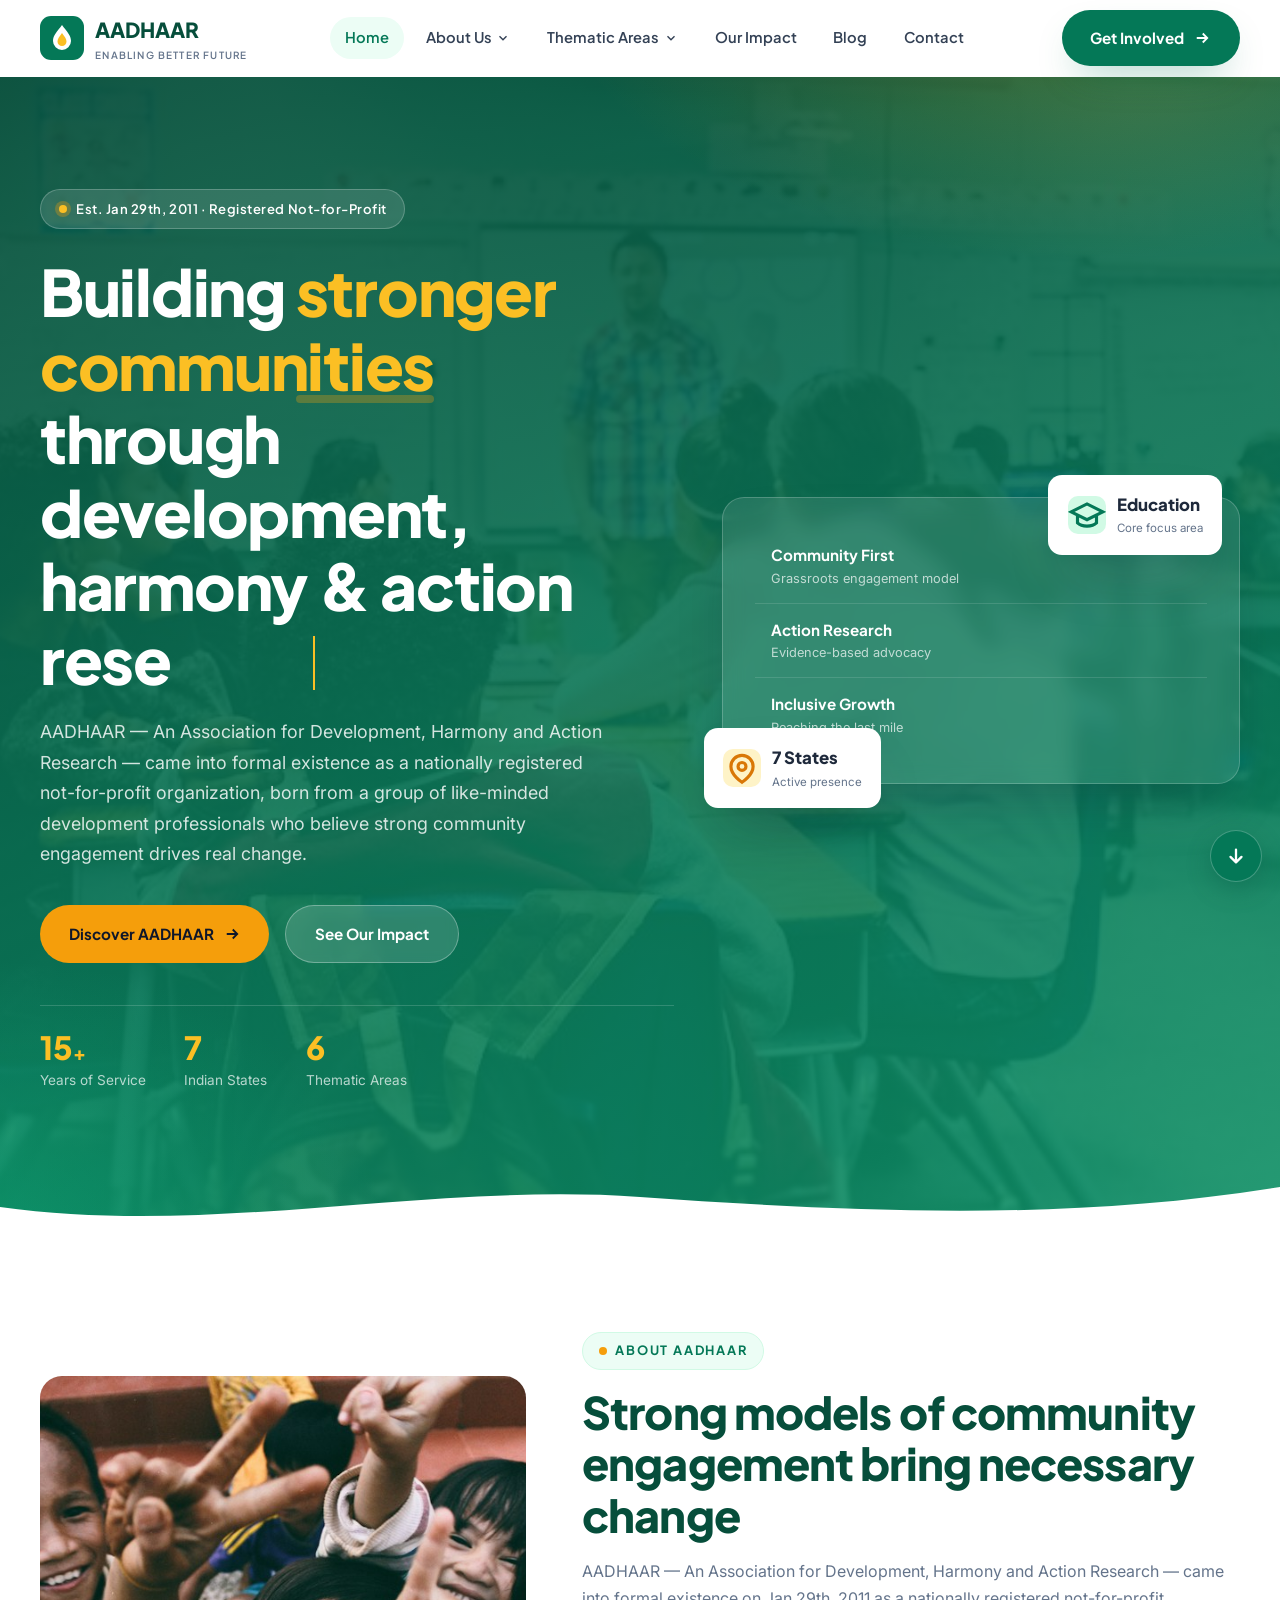
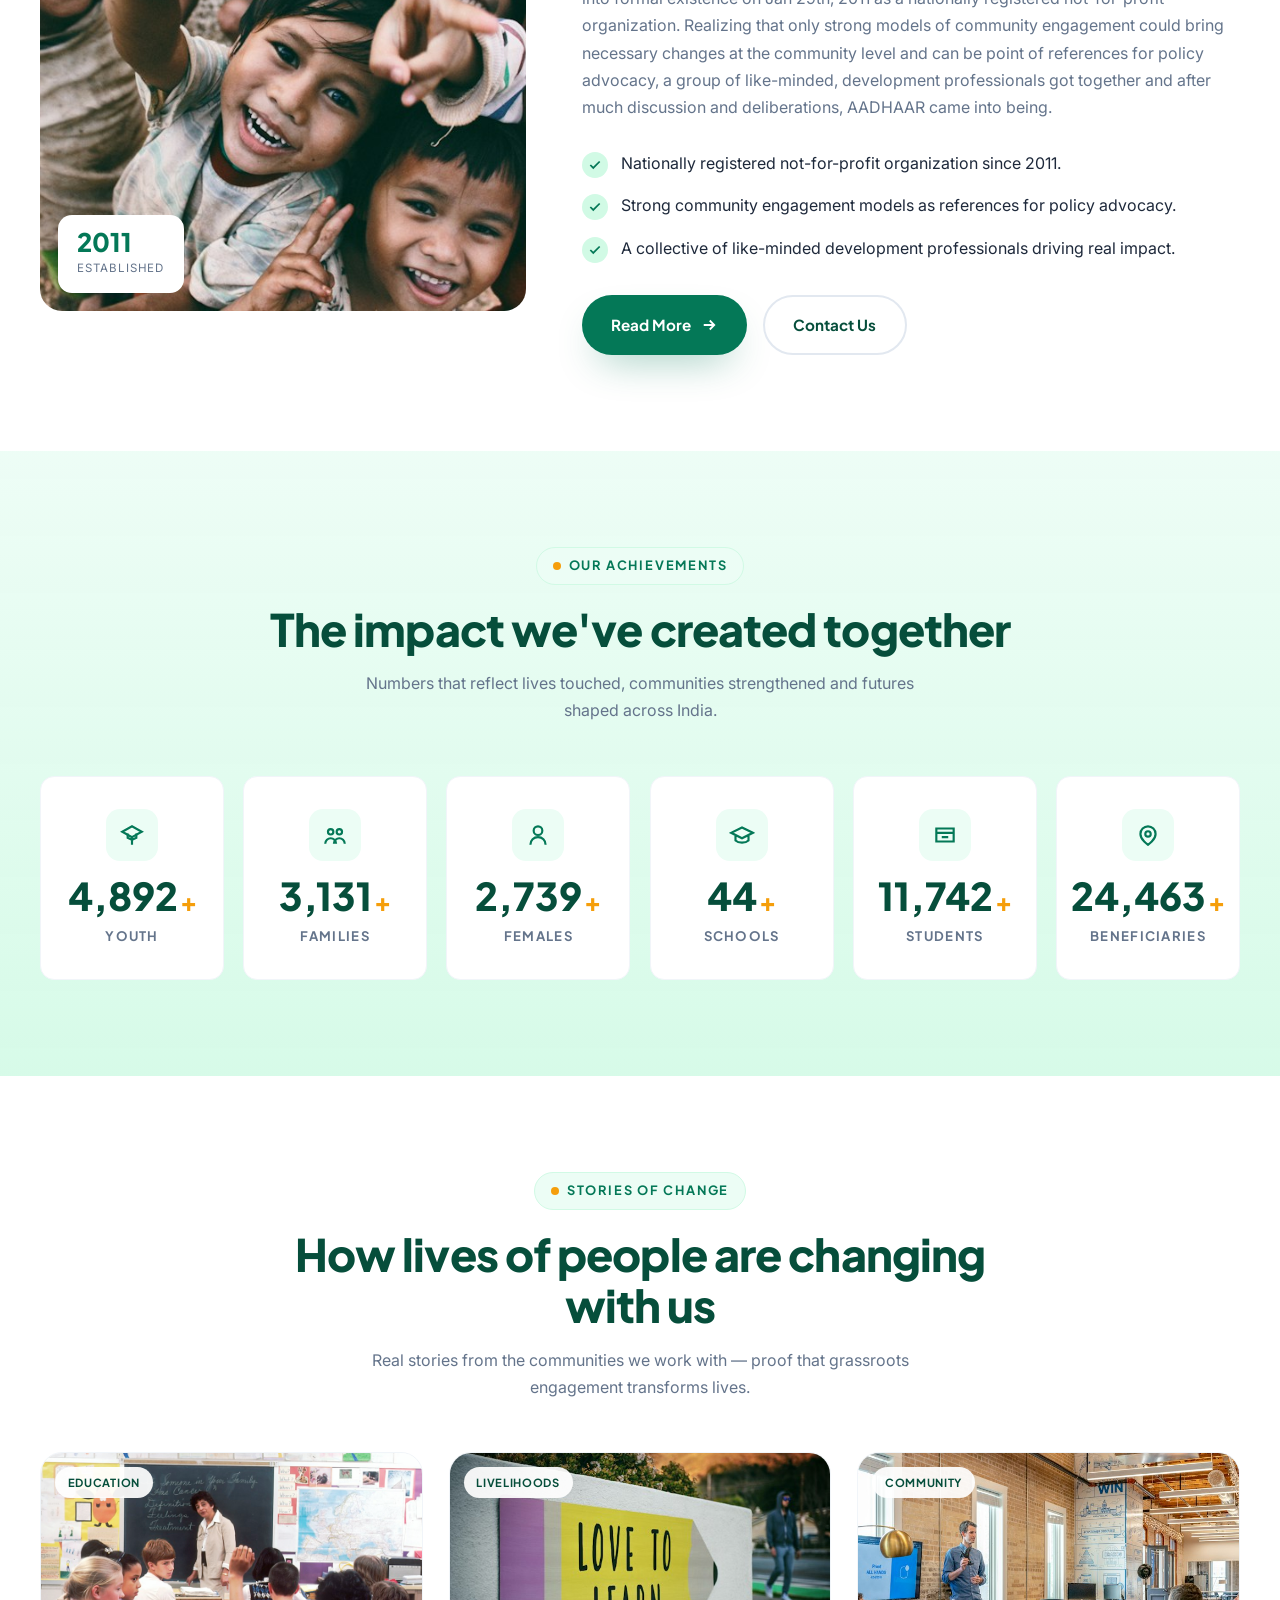
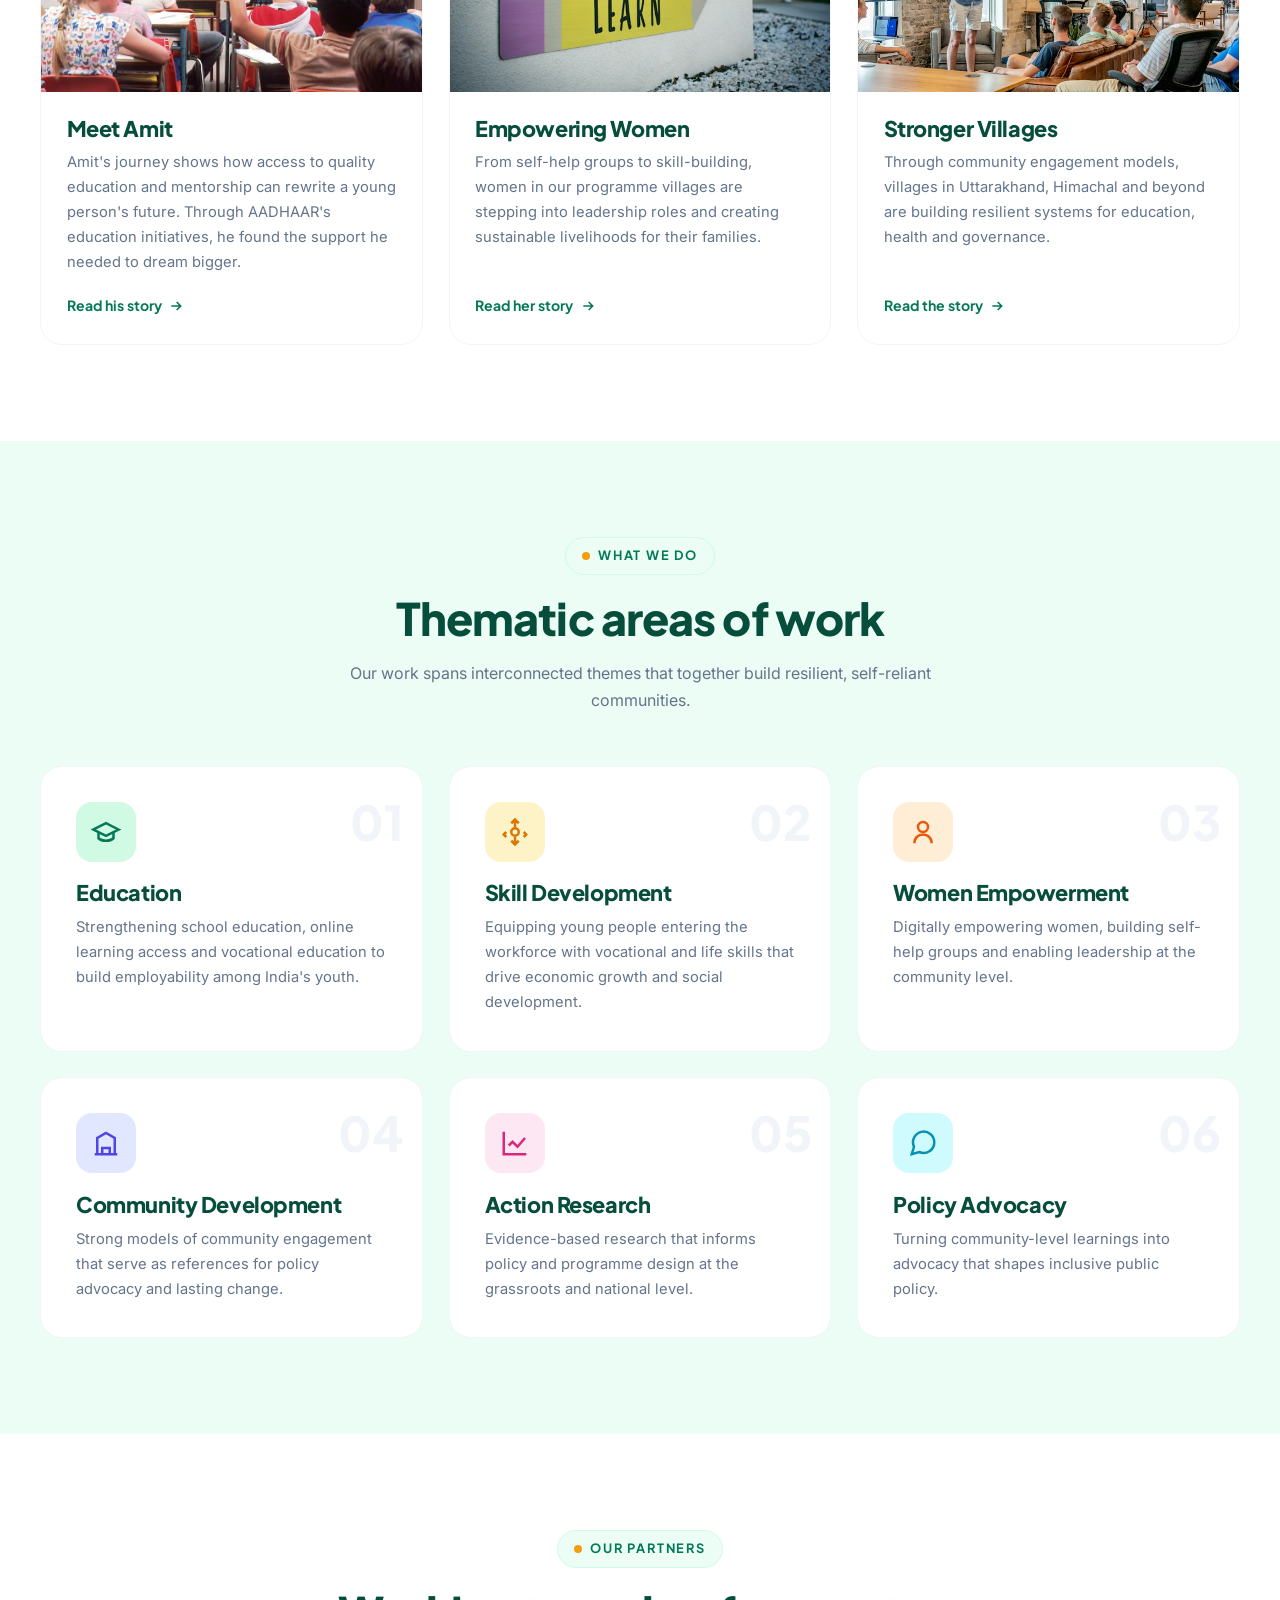
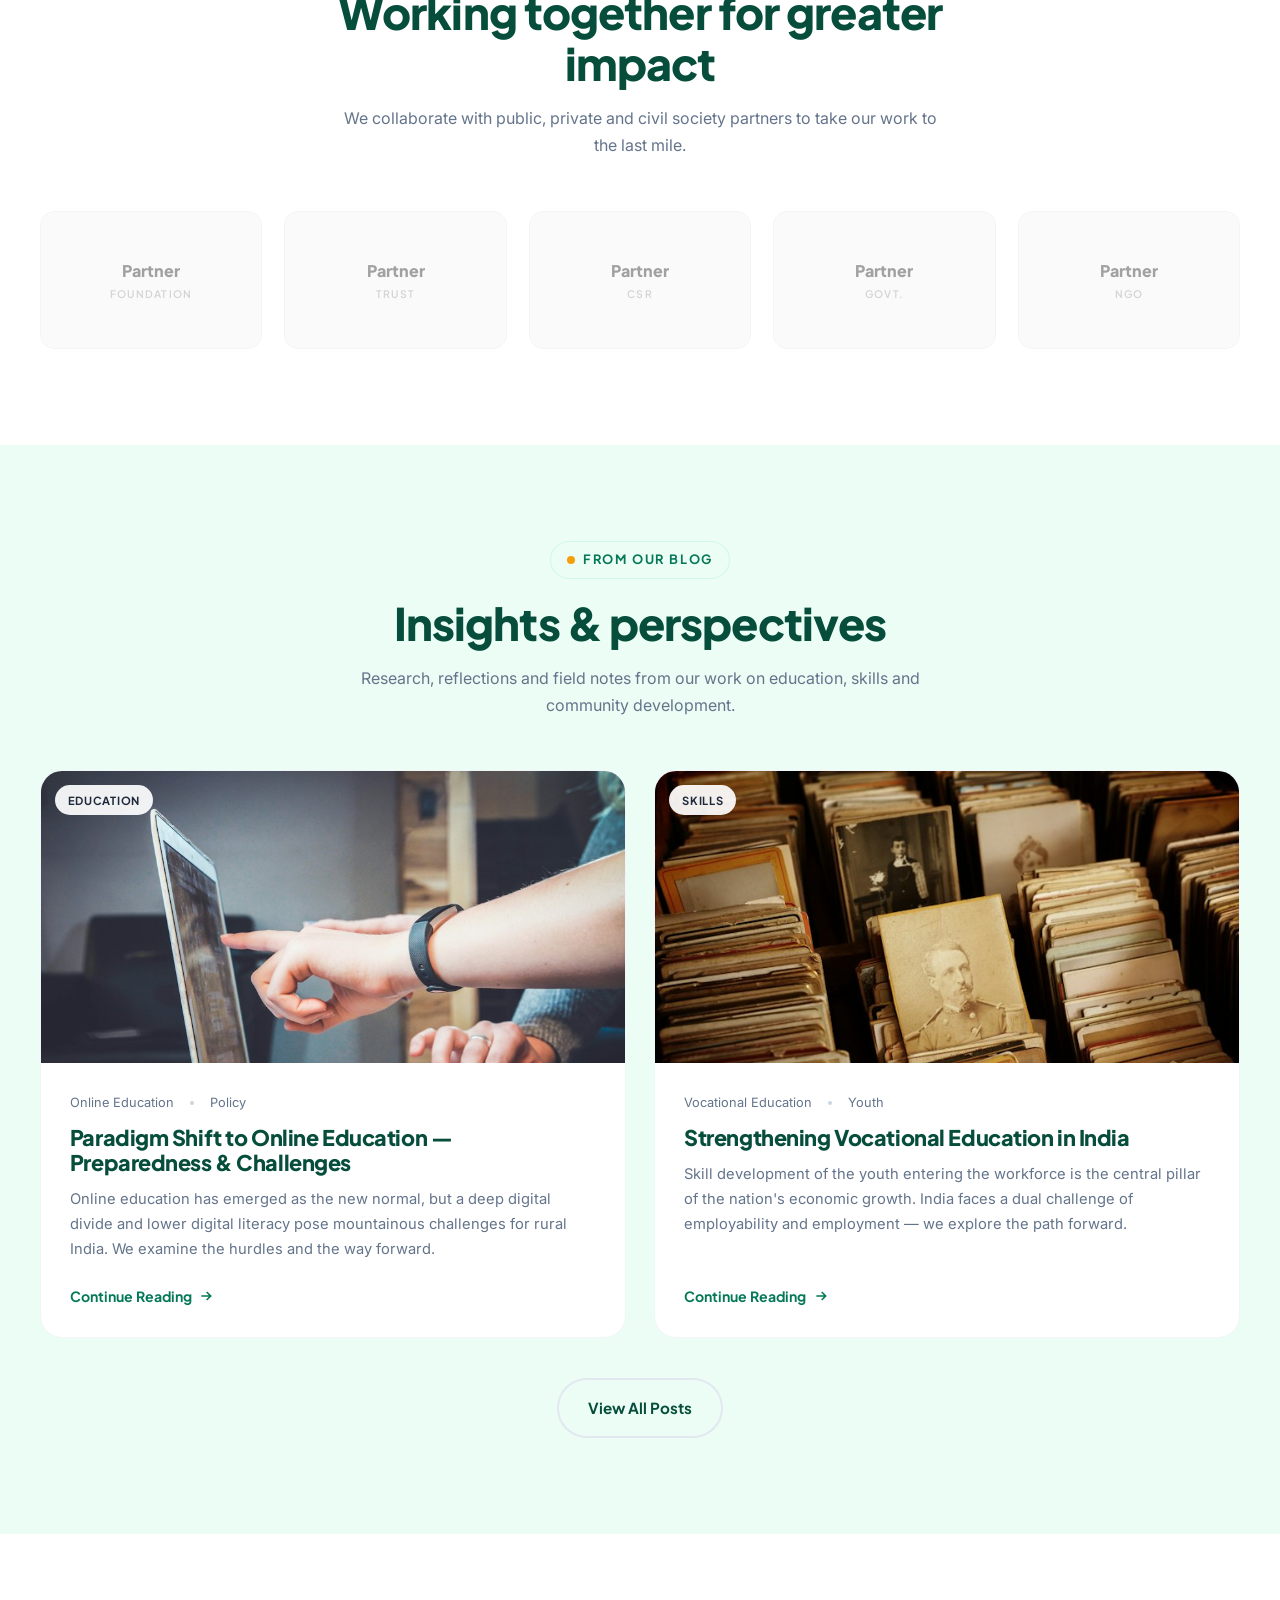
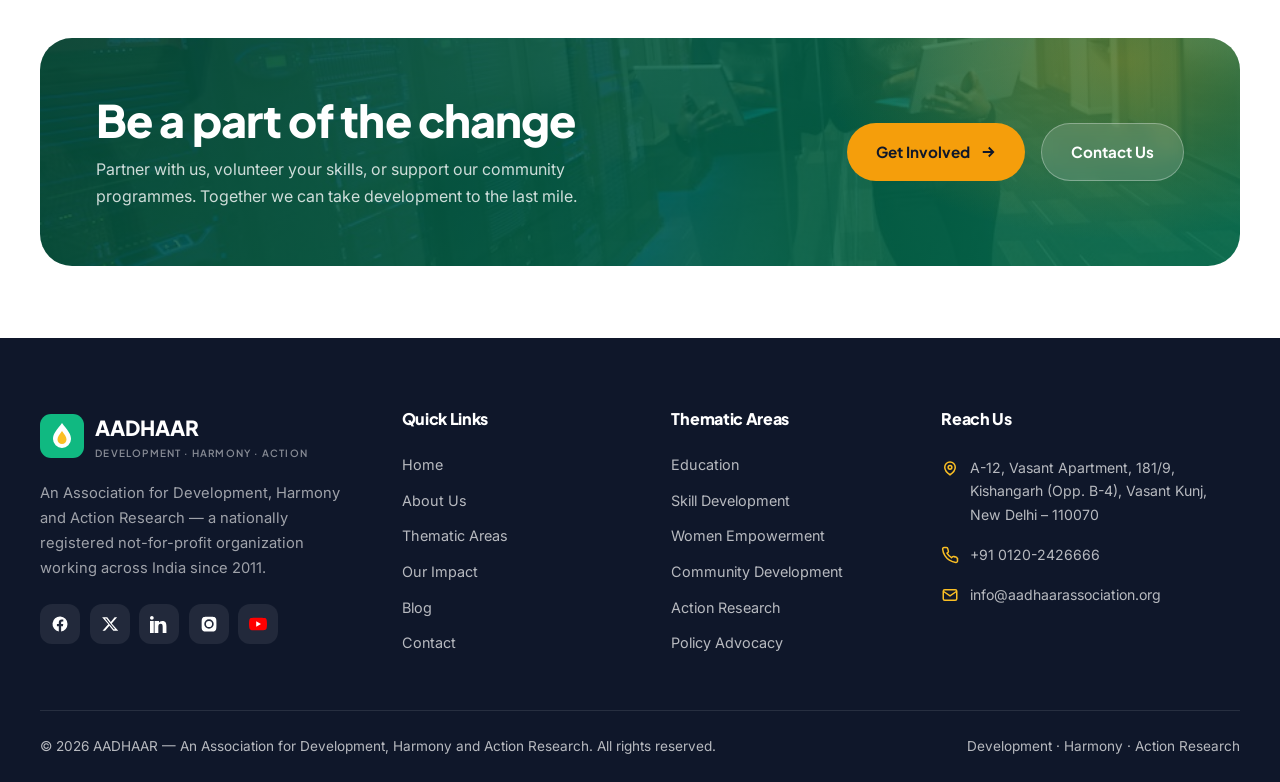
==== commit 589e1166: "Update span text in index.html" ====
--- a/index.html
+++ b/index.html
@@ -48,7 +48,7 @@
           <path d="M22 9c-5 7-9 10-9 16a9 9 0 0 0 18 0c0-6-4-9-9-16z" fill="#fff" />
           <path d="M22 17c-2.5 3.5-4.5 5.5-4.5 8.5a4.5 4.5 0 0 0 9 0c0-3-2-5-4.5-8.5z" fill="#fbbf24" />
         </svg>
-        <span>AADHAAR<small>Development · Harmony · Action</small></span>
+        <span>AADHAAR<small>Enabling Better Future</small></span>
       </a>
       <nav>
         <ul class="nav-links" id="navLinks">
@@ -648,4 +648,4 @@
   <script src="js/common.js"></script>
 </body>
 
-</html>+</html>
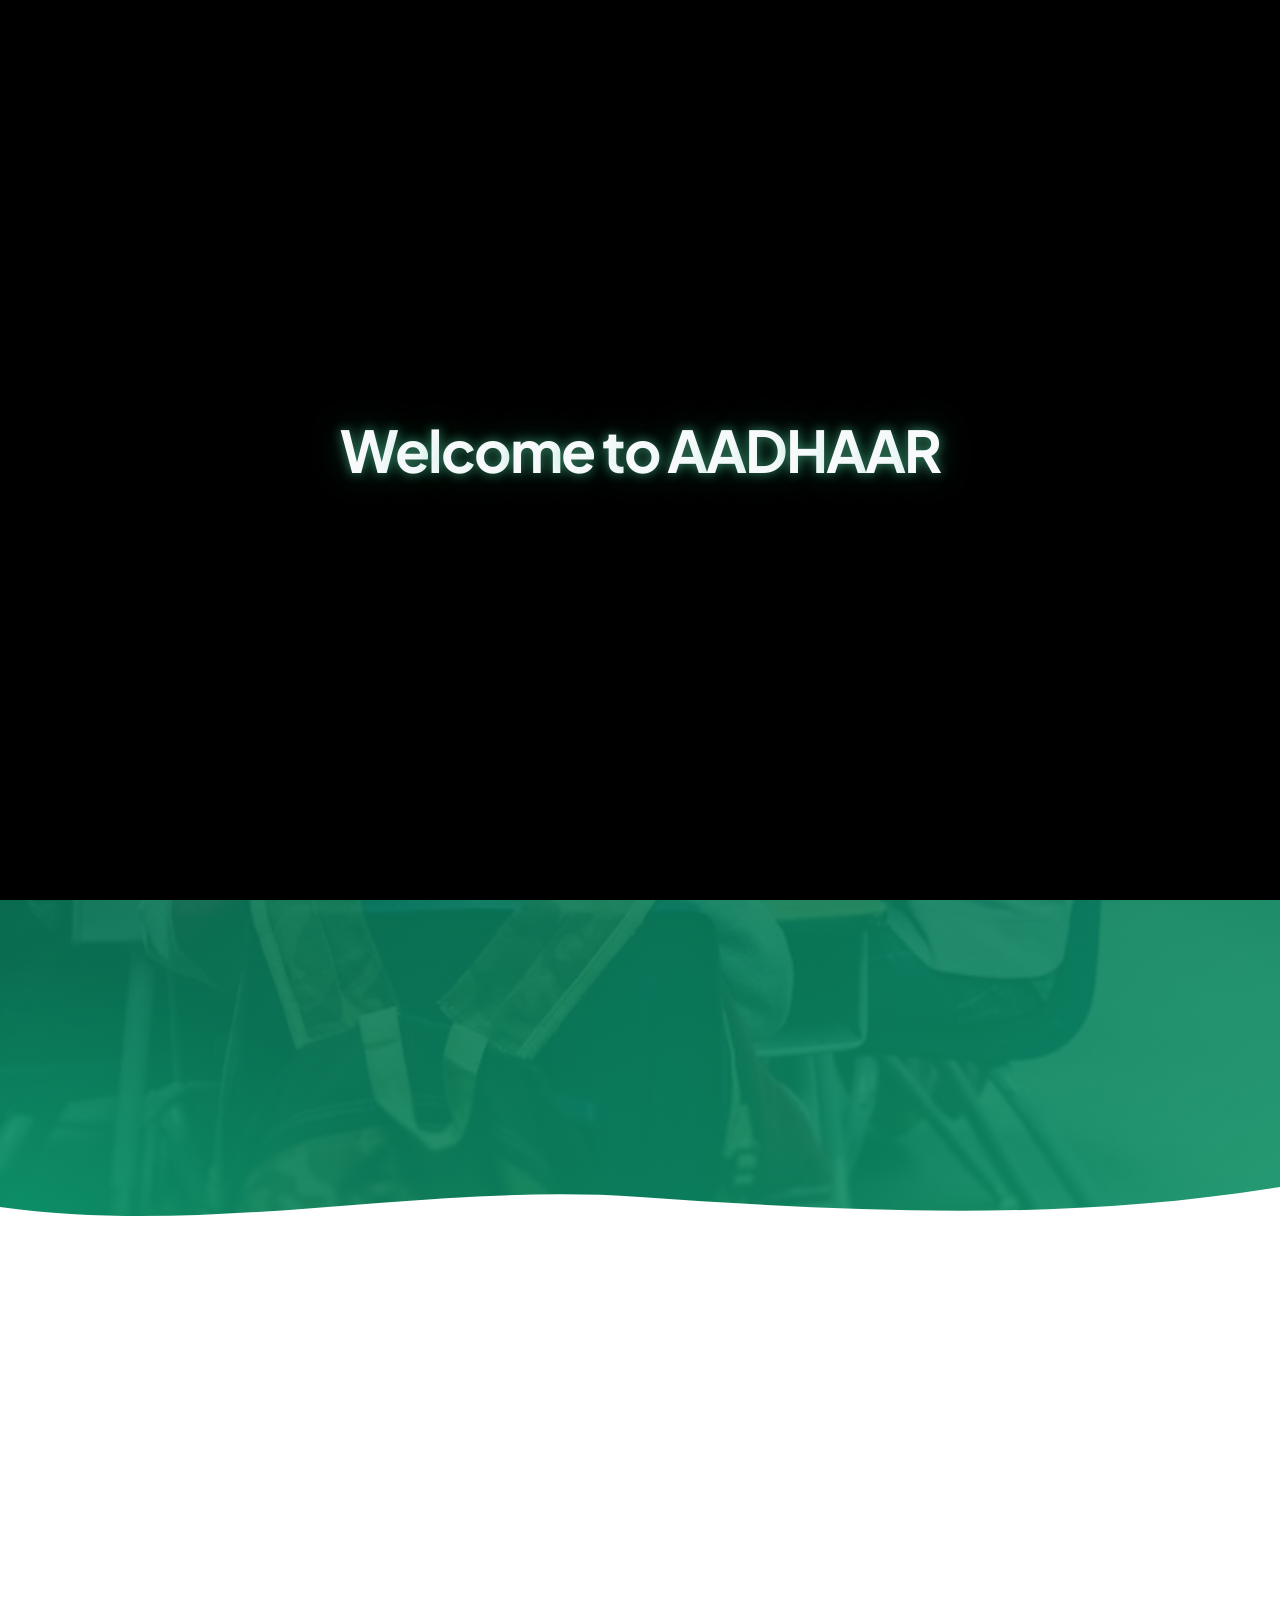
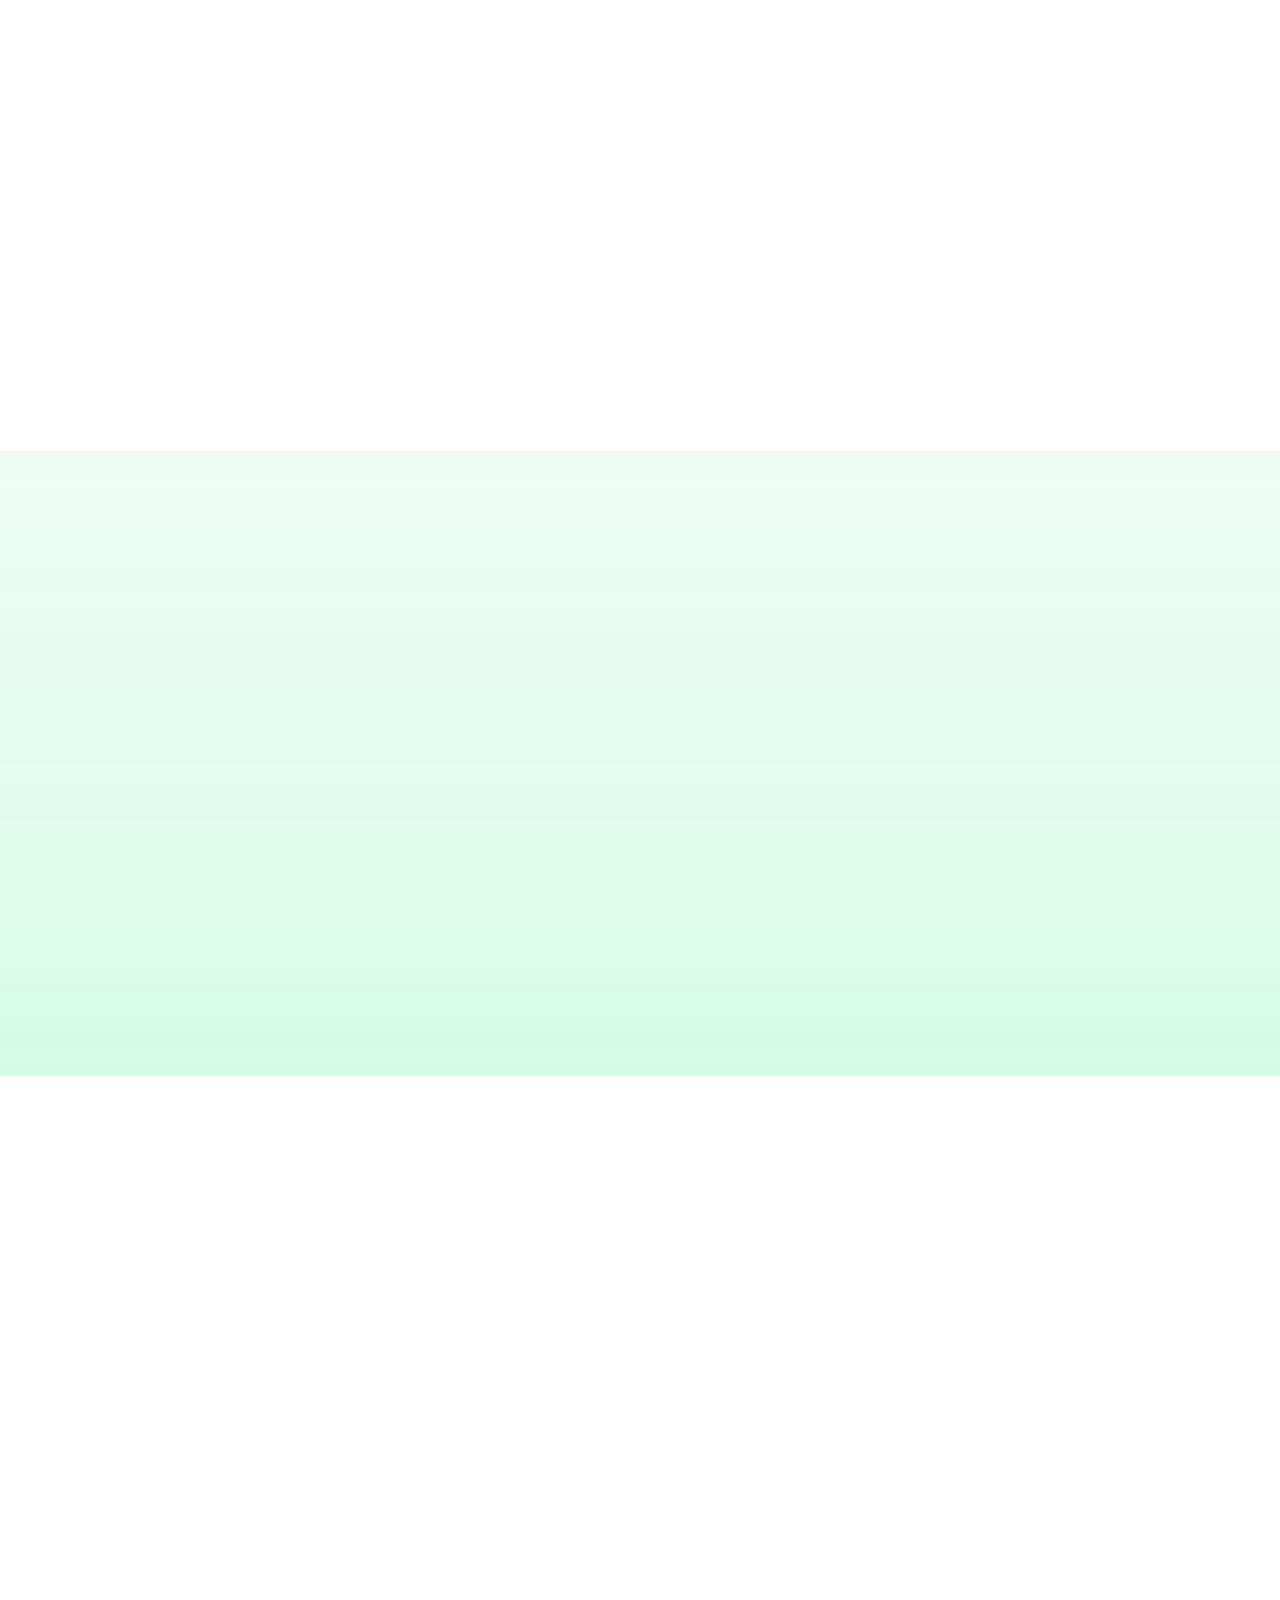
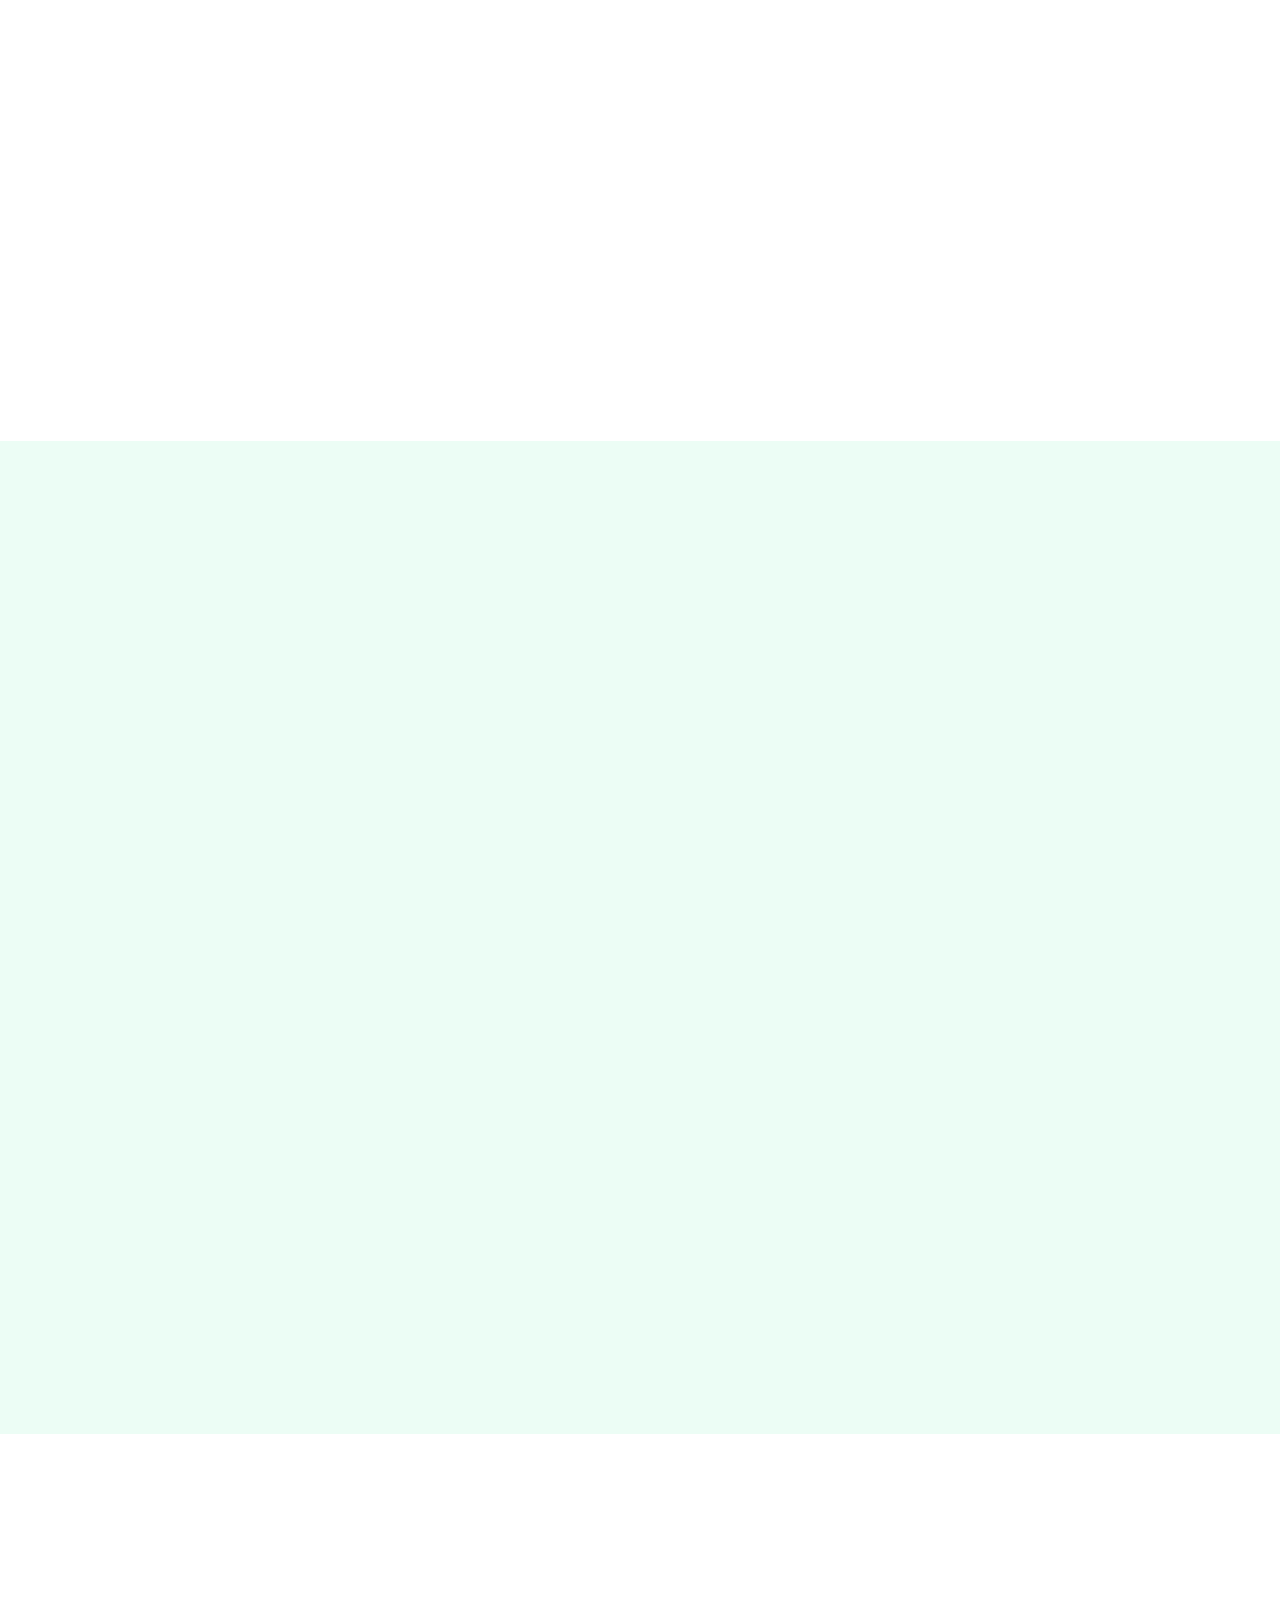
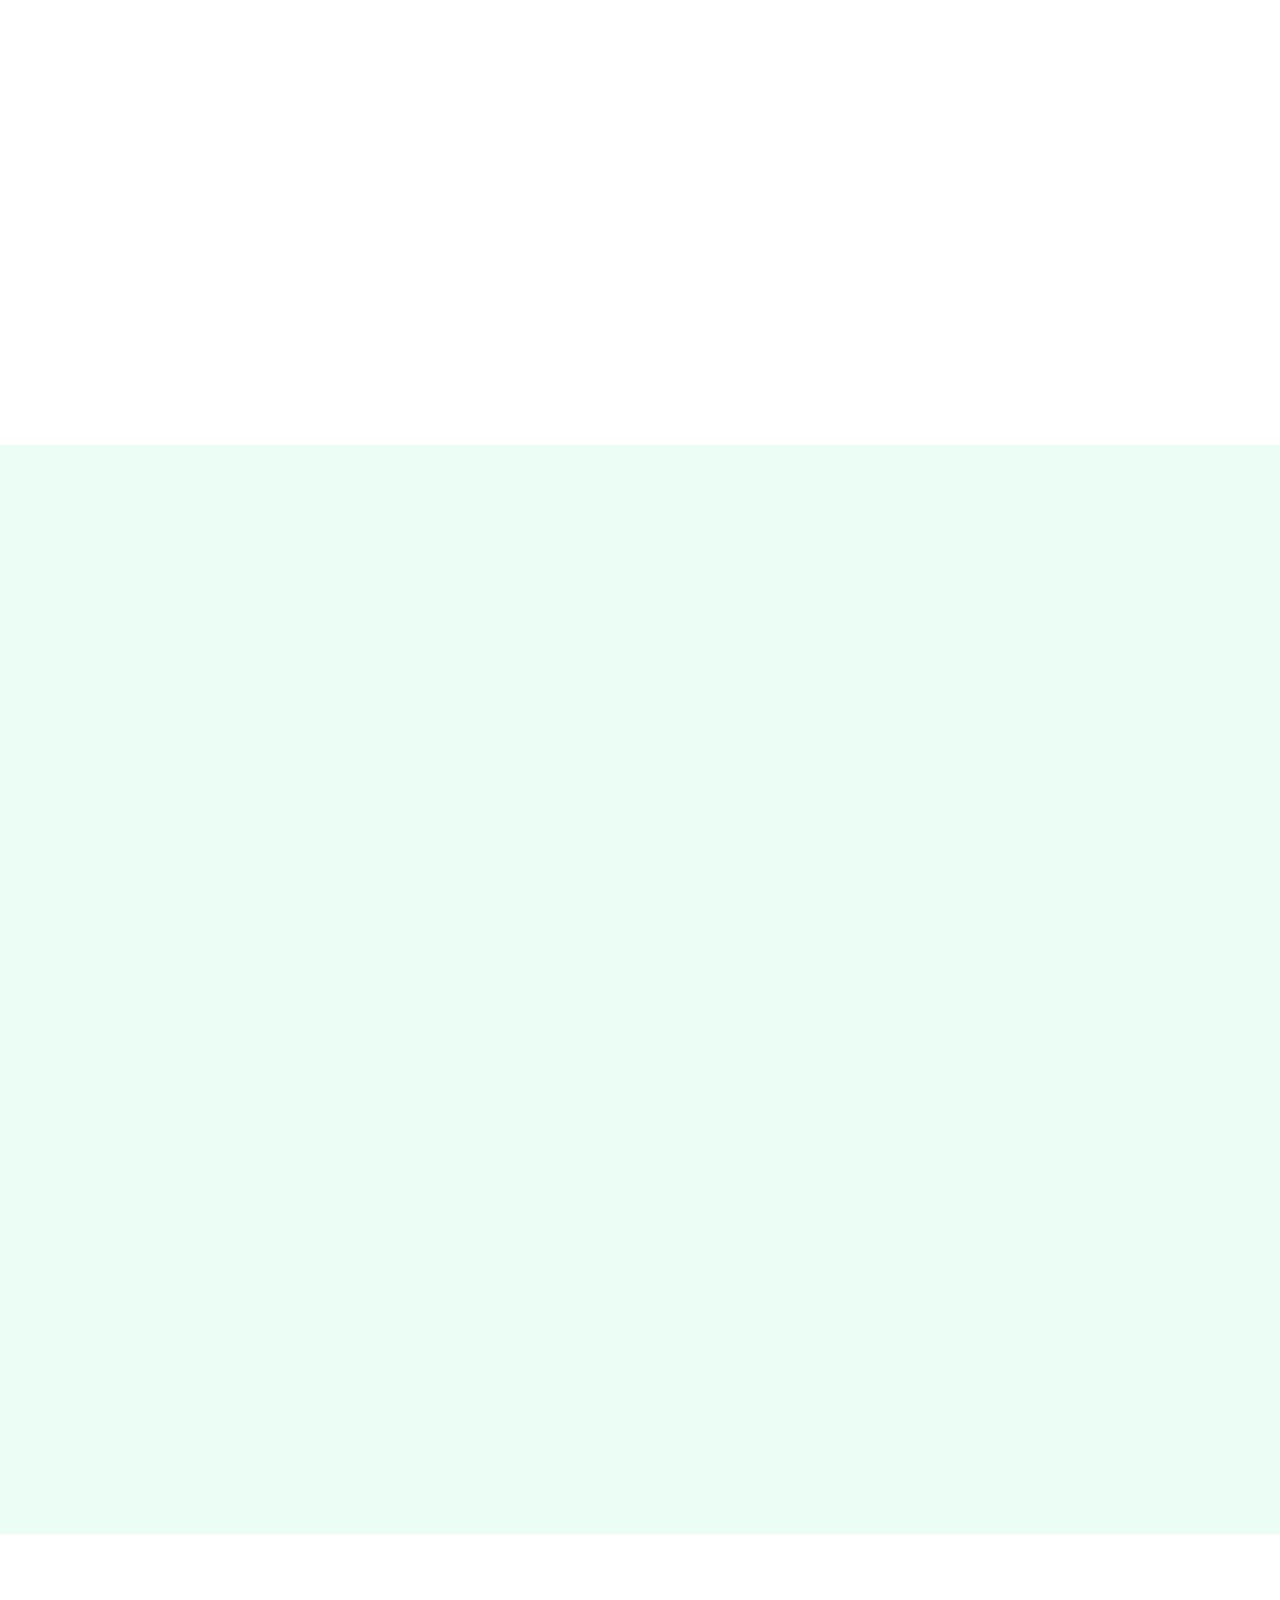
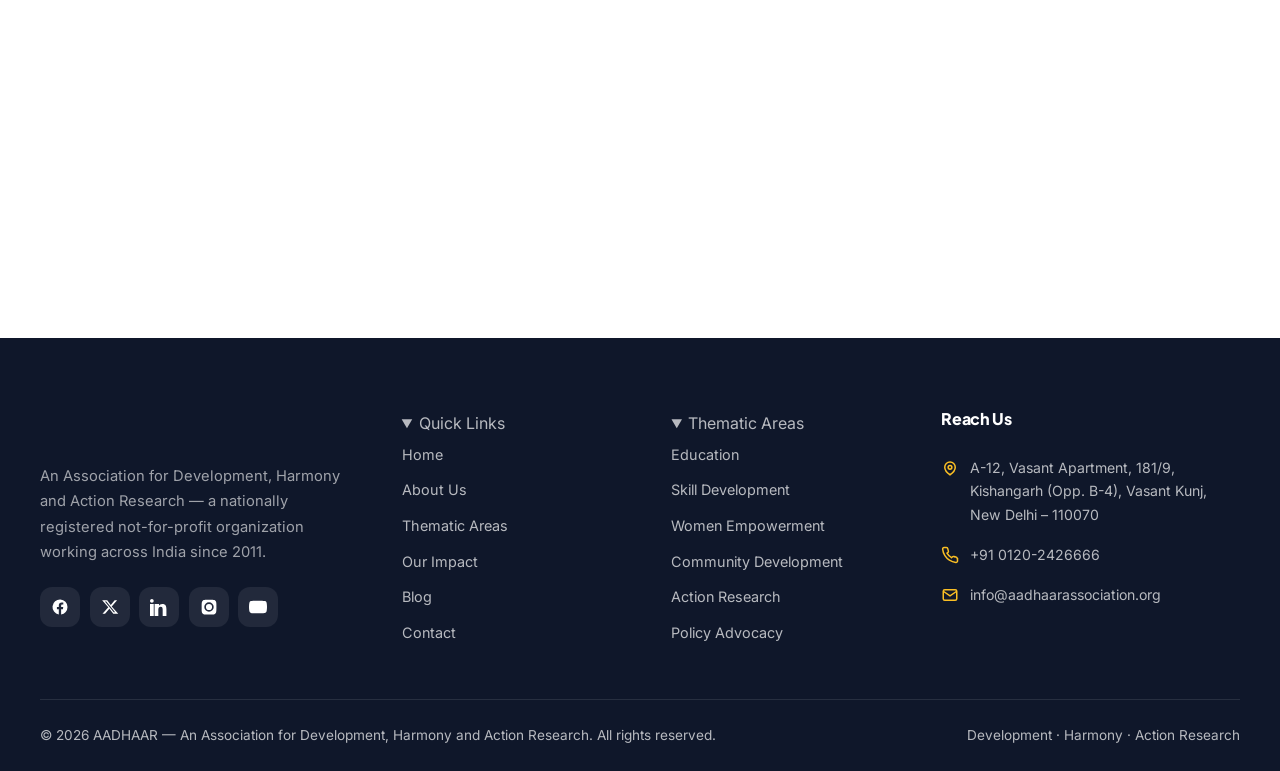
==== commit 595c8c8e: "Update index.html" ====
--- a/index.html
+++ b/index.html
@@ -10,7 +10,7 @@
   <script>
     if (window.performance && typeof performance.getEntriesByType === "function") {
       var navigationEntry = performance.getEntriesByType("navigation")[0];
-      if (navigationEntry && navigationEntry.type === "reload") {
+      if (!navigationEntry || navigationEntry.type !== "back_forward") {
         document.documentElement.classList.add("show-welcome-loader");
       }
     }
@@ -33,8 +33,13 @@
     </div>
     <noscript>
       <style>
-        .page-loader { display: none !important; }
-        body.is-loading { overflow: auto !important; }
+        .page-loader {
+          display: none !important;
+        }
+
+        body.is-loading {
+          overflow: auto !important;
+        }
       </style>
     </noscript>
   </div>
@@ -42,13 +47,23 @@
   <!-- ============ HEADER ============ -->
   <header class="site-header">
     <div class="container nav">
-      <a href="index.html" class="brand">
-        <svg class="logo-mark" viewBox="0 0 44 44" fill="none" aria-hidden="true">
-          <rect width="44" height="44" rx="11" fill="#047857" />
-          <path d="M22 9c-5 7-9 10-9 16a9 9 0 0 0 18 0c0-6-4-9-9-16z" fill="#fff" />
-          <path d="M22 17c-2.5 3.5-4.5 5.5-4.5 8.5a4.5 4.5 0 0 0 9 0c0-3-2-5-4.5-8.5z" fill="#fbbf24" />
+      <a href="index.html" class="brand" aria-label="AADHAAR — Enabling Better Futures">
+        <svg class="brand-logo-filter" aria-hidden="true" focusable="false">
+          <filter id="aadhaar-keep-green" color-interpolation-filters="sRGB">
+            <feColorMatrix type="matrix" values="1 0 0 0 0 0 1 0 0 0 0 0 1 0 0 -16 16 0 0 0" />
+          </filter>
         </svg>
-        <span>AADHAAR<small>Enabling Better Future</small></span>
+        <span class="brand-logo-composite">
+          <img class="brand-logo-image" src="assets/logo/logo-aadhaar-association.png" alt="" />
+          <svg class="brand-logo-wordmark" viewBox="0 0 500 117" aria-hidden="true">
+            <text x="105" y="104" fill="#047857" font-family="'Plus Jakarta Sans', Arial, sans-serif"
+              font-size="24" font-style="italic" font-weight="600">Enabling Better Futures</text>
+            <text x="8" y="78" fill="#C00000" font-family="'Plus Jakarta Sans', Arial, sans-serif"
+              font-size="112" font-weight="800">A</text>
+            <text x="92" y="78" fill="#C00000" font-family="'Plus Jakarta Sans', Arial, sans-serif"
+              font-size="58" font-weight="700">adhaar</text>
+          </svg>
+        </span>
       </a>
       <nav>
         <ul class="nav-links" id="navLinks">
@@ -58,10 +73,8 @@
                 stroke-width="2.4">
                 <path d="M6 9l6 6 6-6" />
               </svg></a>
-                        <button type="button" class="nav-submenu-toggle" aria-label="Toggle About Us submenu"
-              aria-expanded="false">
-              <svg class="chev" viewBox="0 0 24 24" fill="none" stroke="currentColor"
-                stroke-width="2.4">
+            <button type="button" class="nav-submenu-toggle" aria-label="Toggle About Us submenu" aria-expanded="false">
+              <svg class="chev" viewBox="0 0 24 24" fill="none" stroke="currentColor" stroke-width="2.4">
                 <path d="M6 9l6 6 6-6" />
               </svg>
             </button>
@@ -88,10 +101,9 @@
                 stroke-width="2.4">
                 <path d="M6 9l6 6 6-6" />
               </svg></a>
-                        <button type="button" class="nav-submenu-toggle" aria-label="Toggle Thematic Areas submenu"
+            <button type="button" class="nav-submenu-toggle" aria-label="Toggle Thematic Areas submenu"
               aria-expanded="false">
-              <svg class="chev" viewBox="0 0 24 24" fill="none" stroke="currentColor"
-                stroke-width="2.4">
+              <svg class="chev" viewBox="0 0 24 24" fill="none" stroke="currentColor" stroke-width="2.4">
                 <path d="M6 9l6 6 6-6" />
               </svg>
             </button>
@@ -100,18 +112,18 @@
                     stroke-width="2">
                     <path d="M22 10 12 5 2 10l10 5 10-5zM6 12v5c2 2 4 2 6 2s4 0 6-2v-5" />
                   </svg></span><span><strong>Education</strong><span>School &amp; online learning</span></span></a>
-              <a href="#skill-development"><span class="nd-ico"><svg viewBox="0 0 24 24" fill="none" stroke="currentColor"
-                    stroke-width="2">
+              <a href="#skill-development"><span class="nd-ico"><svg viewBox="0 0 24 24" fill="none"
+                    stroke="currentColor" stroke-width="2">
                     <path d="M14.7 6.3a4 4 0 0 0-5.4 5.4l-6 6 2 2 6-6a4 4 0 0 0 5.4-5.4l-2 2-1.4-1.4 2-2z" />
                   </svg></span><span><strong>Skill Development</strong><span>Vocational training</span></span></a>
-              <a href="#women-empowerment"><span class="nd-ico"><svg viewBox="0 0 24 24" fill="none" stroke="currentColor"
-                    stroke-width="2">
+              <a href="#women-empowerment"><span class="nd-ico"><svg viewBox="0 0 24 24" fill="none"
+                    stroke="currentColor" stroke-width="2">
                     <circle cx="12" cy="8" r="4" />
                     <path d="M5 21c0-4 3-7 7-7s7 3 7 7" />
                   </svg></span><span><strong>Women Empowerment</strong><span>SHGs &amp; digital
                     inclusion</span></span></a>
-              <a href="#community-development"><span class="nd-ico"><svg viewBox="0 0 24 24" fill="none" stroke="currentColor"
-                    stroke-width="2">
+              <a href="#community-development"><span class="nd-ico"><svg viewBox="0 0 24 24" fill="none"
+                    stroke="currentColor" stroke-width="2">
                     <path d="M3 21h18M5 21V8l7-4 7 4v13" />
                   </svg></span><span><strong>Community Development</strong><span>Grassroots engagement</span></span></a>
               <a href="#action-research"><span class="nd-ico"><svg viewBox="0 0 24 24" fill="none" stroke="currentColor"
@@ -124,6 +136,7 @@
                   </svg></span><strong>Policy Advocacy</strong></a>
             </div>
           </li>
+          <li><a href="https://aadharlmsuat.finlabsindia.org/" target="_blank" rel="noopener noreferrer">LMS</a></li>
           <li><a href="#impact">Our Impact</a></li>
           <li><a href="blog.html">Blog</a></li>
           <li><a href="contact.html">Contact</a></li>
@@ -564,14 +577,18 @@
     <div class="container">
       <div class="footer-grid">
         <div class="footer-brand">
-          <a href="index.html" class="brand">
-            <svg class="logo-mark" viewBox="0 0 44 44" fill="none" aria-hidden="true">
-              <rect width="44" height="44" rx="11" fill="#10b981" />
-              <path d="M22 9c-5 7-9 10-9 16a9 9 0 0 0 18 0c0-6-4-9-9-16z" fill="#fff" />
-              <path d="M22 17c-2.5 3.5-4.5 5.5-4.5 8.5a4.5 4.5 0 0 0 9 0c0-3-2-5-4.5-8.5z" fill="#fbbf24" />
-            </svg>
-            <span style="color:#fff;">AADHAAR<small style="color:rgba(255,255,255,.5);">Development · Harmony ·
-                Action</small></span>
+          <a href="index.html" class="brand" aria-label="AADHAAR — Enabling Better Futures">
+            <span class="brand-logo-composite">
+              <img class="brand-logo-leaf" src="assets/logo/aadhaar-footer-leaf.svg" alt="" />
+              <svg class="brand-logo-wordmark" viewBox="0 0 500 117" aria-hidden="true">
+                <text x="105" y="104" fill="#047857" font-family="'Plus Jakarta Sans', Arial, sans-serif"
+                  font-size="24" font-style="italic" font-weight="600">Enabling Better Futures</text>
+                <text x="8" y="78" fill="#C00000" font-family="'Plus Jakarta Sans', Arial, sans-serif"
+                  font-size="112" font-weight="800">A</text>
+                <text x="92" y="78" fill="#C00000" font-family="'Plus Jakarta Sans', Arial, sans-serif"
+                  font-size="58" font-weight="700">adhaar</text>
+              </svg>
+            </span>
           </a>
           <p>An Association for Development, Harmony and Action Research — a nationally registered not-for-profit
             organization working across India since 2011.</p>
@@ -593,31 +610,34 @@
                   d="M12 2.2c3.2 0 3.6 0 4.9.1 1.2.1 1.8.3 2.2.4.6.2 1 .5 1.4.9.4.4.7.8.9 1.4.1.4.3 1 .4 2.2.1 1.3.1 1.7.1 4.9s0 3.6-.1 4.9c-.1 1.2-.3 1.8-.4 2.2-.2.6-.5 1-.9 1.4-.4.4-.8.7-1.4.9-.4.1-1 .3-2.2.4-1.3.1-1.7.1-4.9.1s-3.6 0-4.9-.1c-1.2-.1-1.8-.3-2.2-.4a3.8 3.8 0 0 1-1.4-.9 3.8 3.8 0 0 1-.9-1.4c-.1-.4-.3-1-.4-2.2C2.2 15.6 2.2 15.2 2.2 12s0-3.6.1-4.9c.1-1.2.3-1.8.4-2.2.2-.6.5-1 .9-1.4.4-.4.8-.7 1.4-.9.4-.1 1-.3 2.2-.4C8.4 2.2 8.8 2.2 12 2.2zm0 3.5A6.3 6.3 0 1 0 18.3 12 6.3 6.3 0 0 0 12 5.7zm0 10.4A4.1 4.1 0 1 1 16.1 12 4.1 4.1 0 0 1 12 16.1zm6.5-10.6a1.5 1.5 0 1 1-1.5-1.5 1.5 1.5 0 0 1 1.5 1.5z" />
               </svg></a>
             <a href="https://www.youtube.com/channel/UCPjiCZ3CY6DdpiMOKzShy3g" aria-label="YouTube"><svg
-                viewBox="0 0 24 24" aria-hidden="true">
-                <path fill="#ff0000"
-                  d="M23.5 6.2a3 3 0 0 0-2.1-2.1C19.5 3.6 12 3.6 12 3.6s-7.5 0-9.4.5A3 3 0 0 0 .5 6.2 31.2 31.2 0 0 0 0 12a31.2 31.2 0 0 0 .5 5.8 3 3 0 0 0 2.1 2.1c1.9.5 9.4.5 9.4.5s7.5 0 9.4-.5a3 3 0 0 0 2.1-2.1A31.2 31.2 0 0 0 24 12a31.2 31.2 0 0 0-.5-5.8z" />
-                <path fill="#fff" d="m9.6 15.6 6.4-3.6-6.4-3.6z" />
-              </svg></a>
-          </div>
-        </div>
-        <div class="footer-col">
-          <h4>Quick Links</h4>
-          <a href="index.html">Home</a>
-          <a href="about.html">About Us</a>
-          <a href="#thematic">Thematic Areas</a>
-          <a href="#impact">Our Impact</a>
-          <a href="blog.html">Blog</a>
-          <a href="contact.html">Contact</a>
-        </div>
-        <div class="footer-col">
-          <h4>Thematic Areas</h4>
-          <a href="#thematic">Education</a>
-          <a href="#thematic">Skill Development</a>
-          <a href="#thematic">Women Empowerment</a>
-          <a href="#thematic">Community Development</a>
-          <a href="#thematic">Action Research</a>
-          <a href="#thematic">Policy Advocacy</a>
-        </div>
+                viewBox="0 0 24 24" fill="currentColor" aria-hidden="true">
+                <path d="M23.5 6.2a3 3 0 0 0-2.1-2.1C19.5 3.6 12 3.6 12 3.6s-7.5 0-9.4.5A3 3 0 0 0 .5 6.2 31.2 31.2 0 0 0 0 12a31.2 31.2 0 0 0 .5 5.8 3 3 0 0 0 2.1 2.1c1.9.5 9.4.5 9.4.5s7.5 0 9.4-.5a3 3 0 0 0 2.1-2.1A31.2 31.2 0 0 0 24 12a31.2 31.2 0 0 0-.5-5.8z" />
+                <path fill="white" d="m9.6 15.6 6.4-3.6-6.4-3.6z" />
+              </svg></a>
+          </div>
+        </div>
+        <details class="footer-col footer-accordion" open>
+          <summary>Quick Links</summary>
+          <div class="footer-accordion-content">
+            <a href="index.html">Home</a>
+            <a href="about.html">About Us</a>
+            <a href="#thematic">Thematic Areas</a>
+            <a href="#impact">Our Impact</a>
+            <a href="blog.html">Blog</a>
+            <a href="contact.html">Contact</a>
+          </div>
+        </details>
+        <details class="footer-col footer-accordion" open>
+          <summary>Thematic Areas</summary>
+          <div class="footer-accordion-content">
+            <a href="#thematic">Education</a>
+            <a href="#thematic">Skill Development</a>
+            <a href="#thematic">Women Empowerment</a>
+            <a href="#thematic">Community Development</a>
+            <a href="#thematic">Action Research</a>
+            <a href="#thematic">Policy Advocacy</a>
+          </div>
+        </details>
         <div class="footer-col">
           <h4>Reach Us</h4>
           <ul class="footer-contact">
